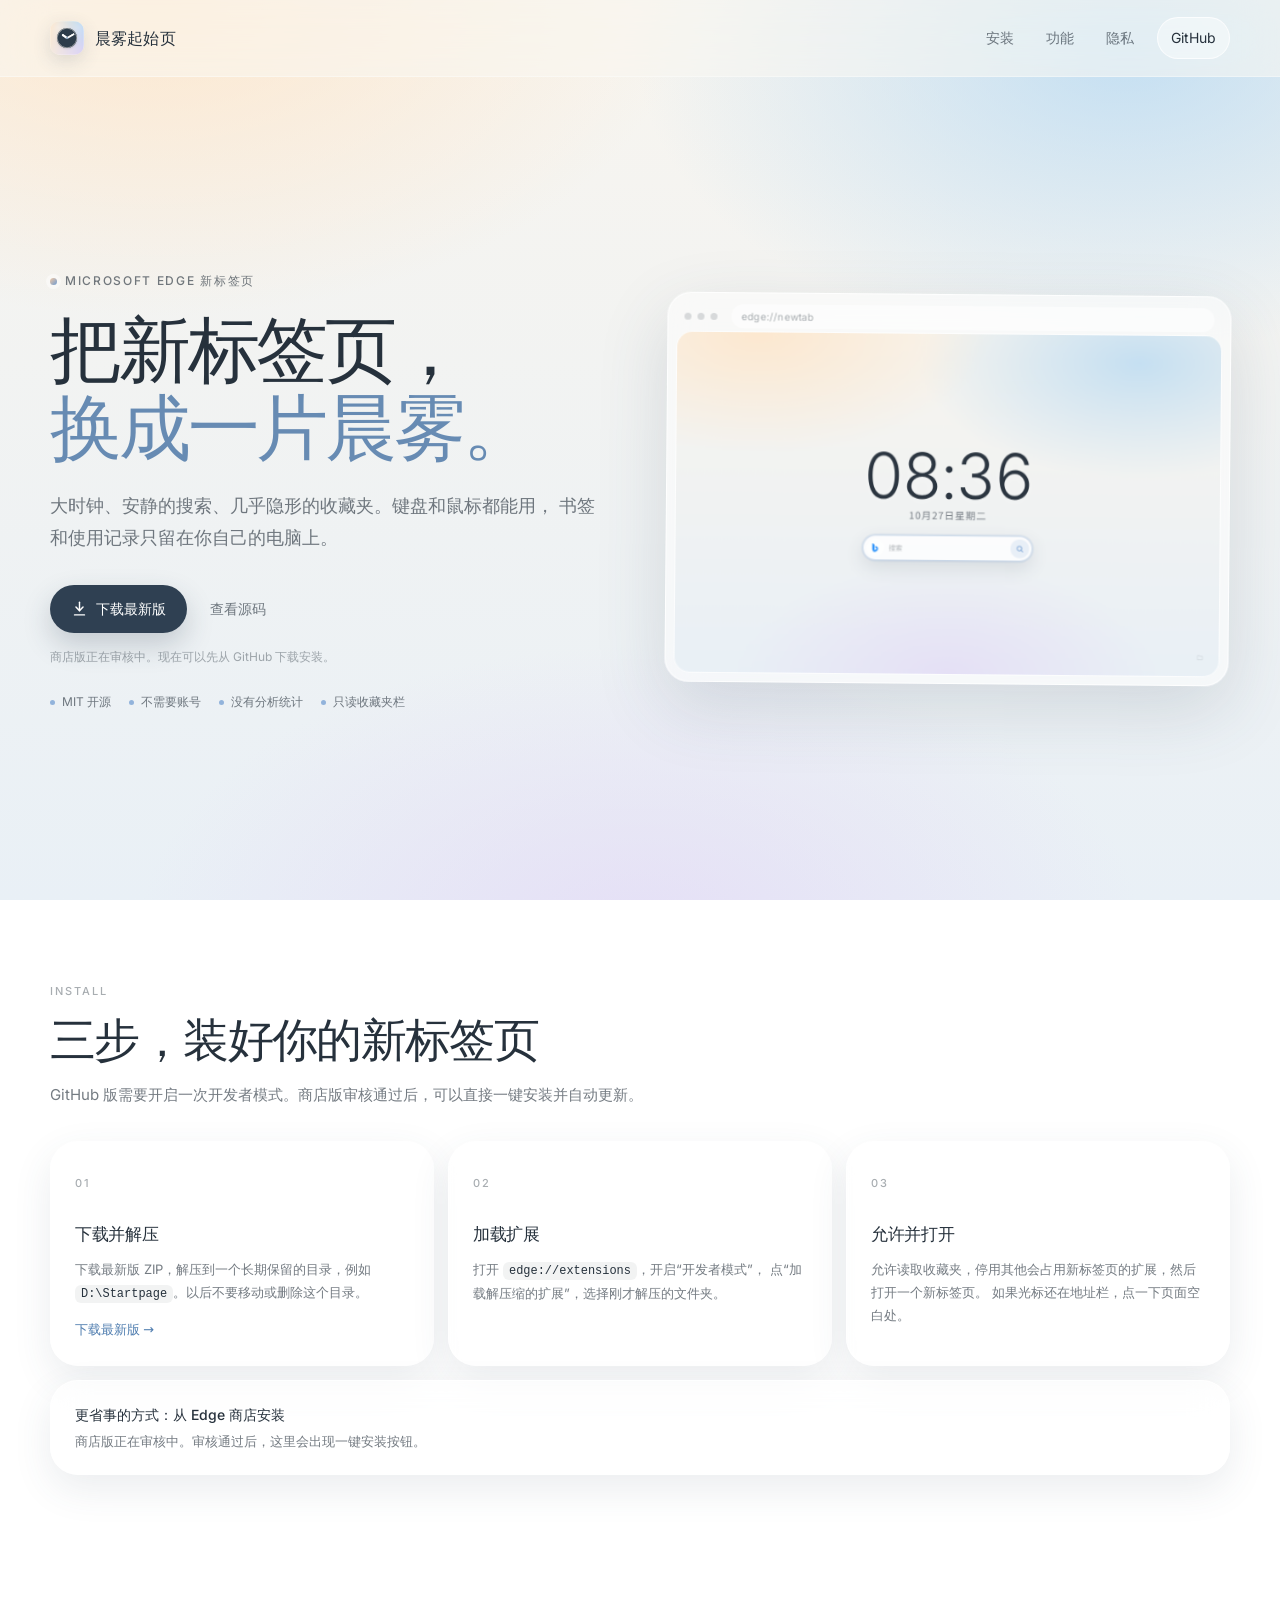
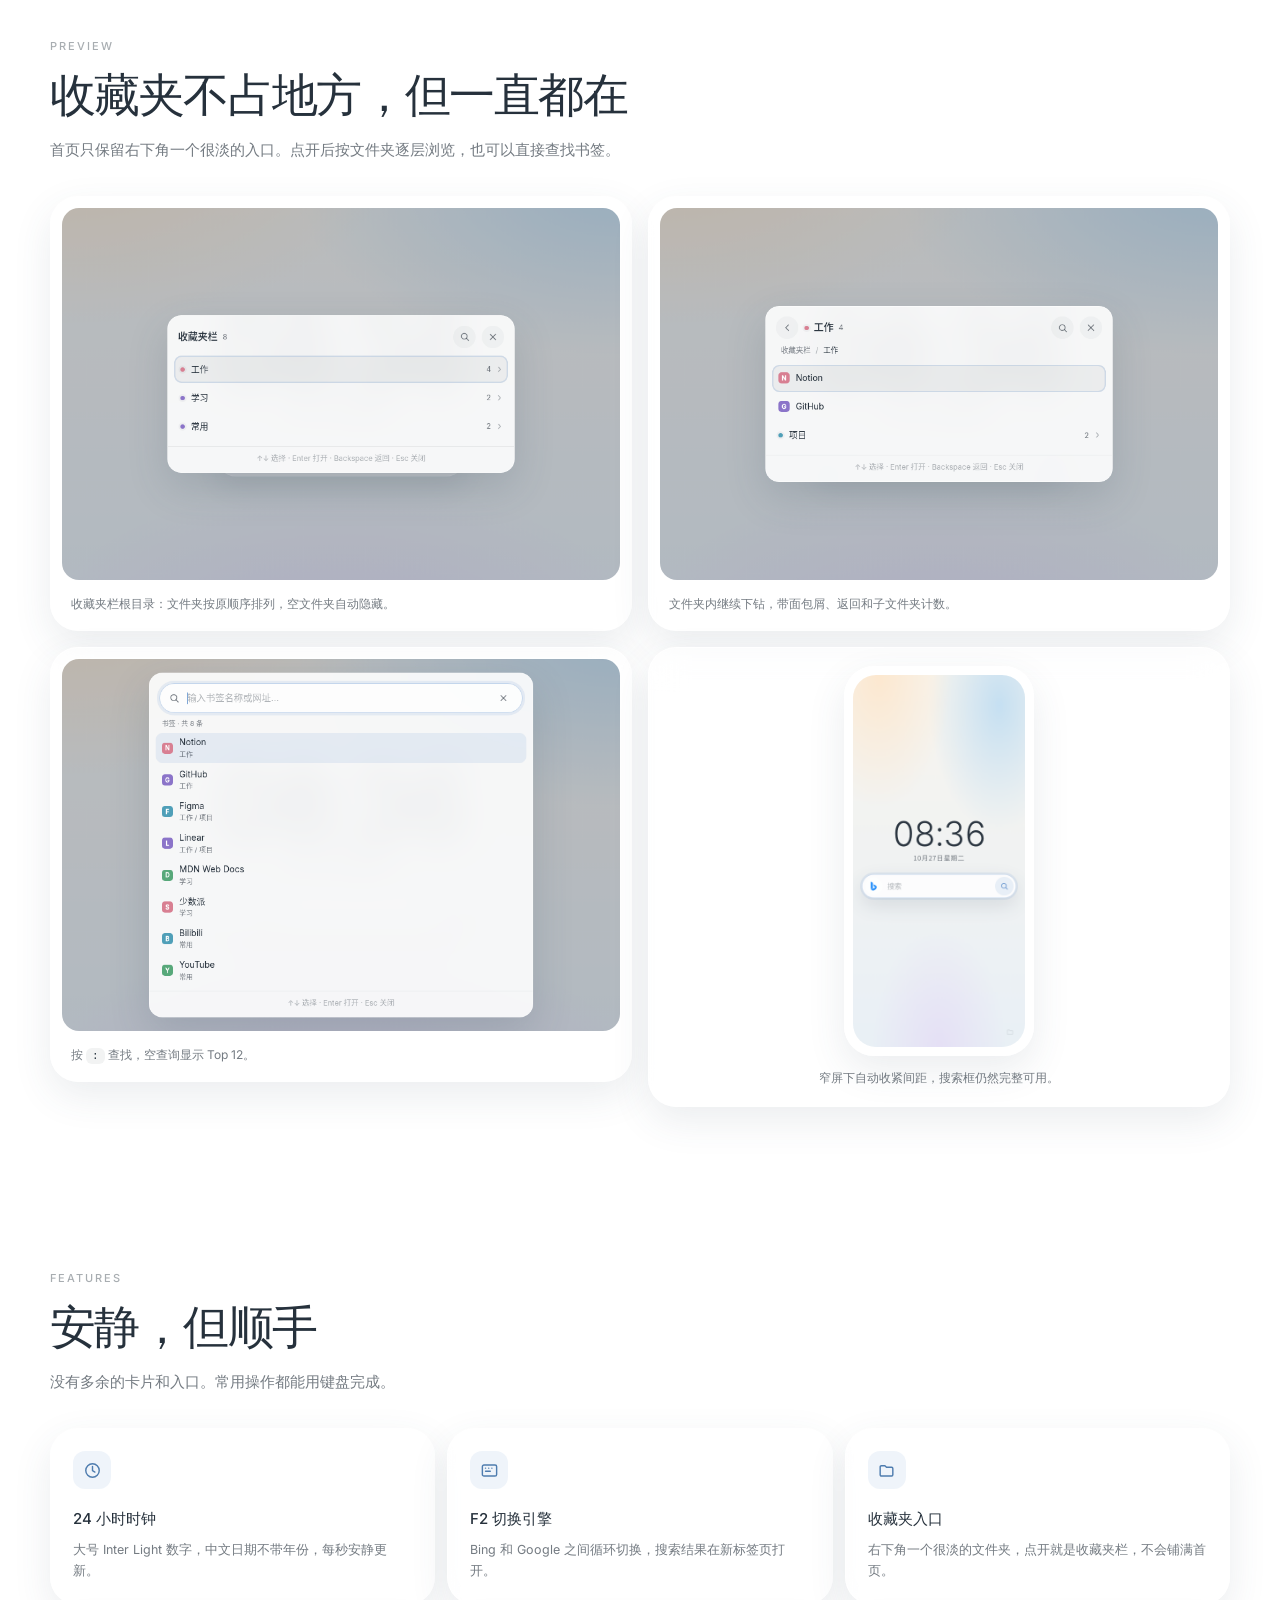
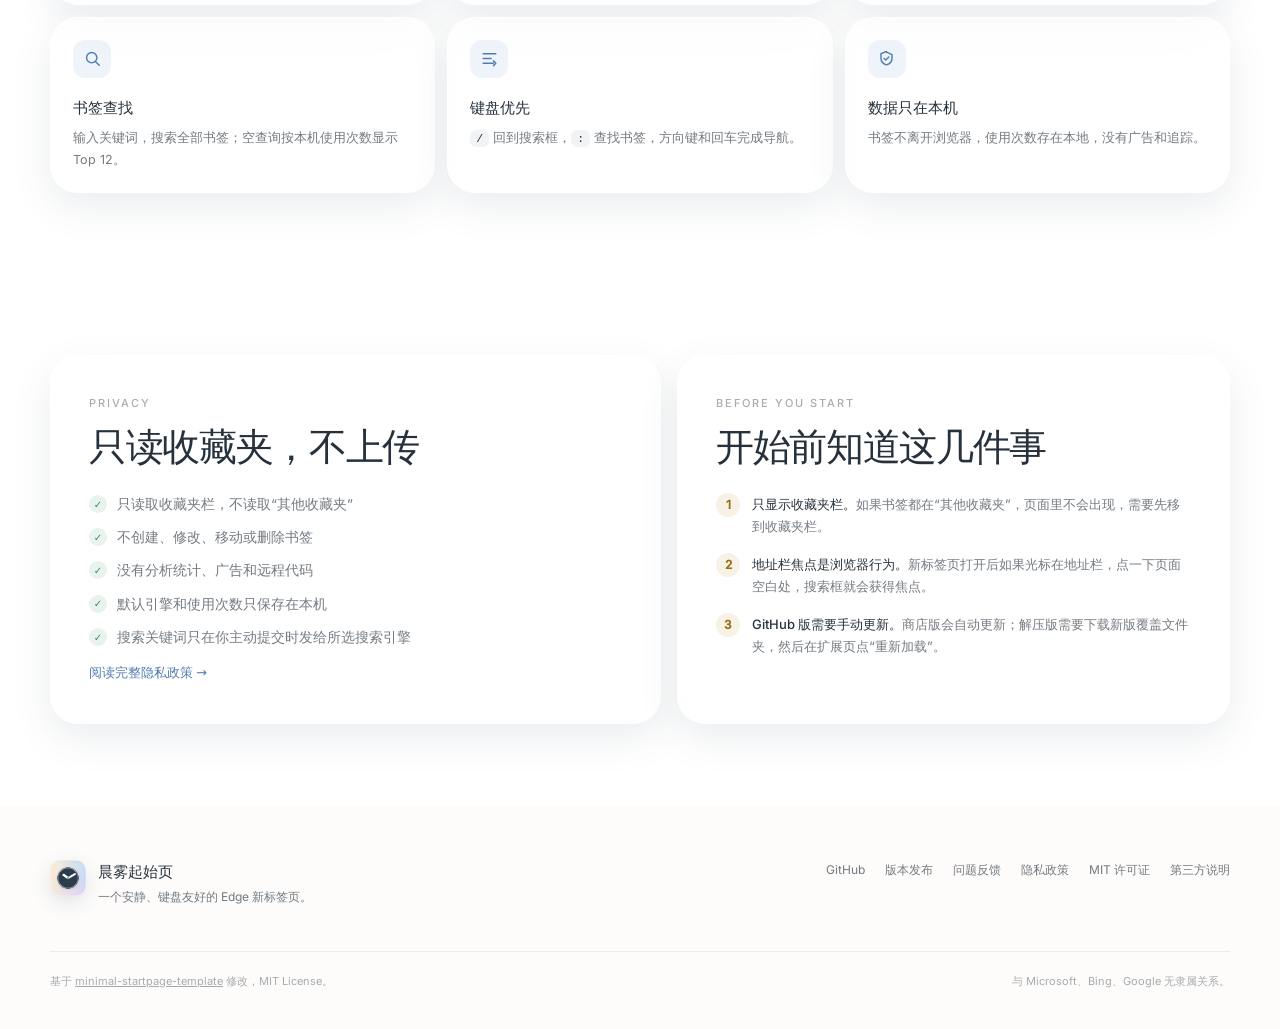
==== docs/index.html @ c8539b7d "Initial public release v1.0.0" ====
<!DOCTYPE html>
<html lang="zh-CN">
<head>
    <meta charset="utf-8">
    <meta name="viewport" content="width=device-width, initial-scale=1">
    <meta name="color-scheme" content="light">
    <meta name="theme-color" content="#eef2f5">
    <meta name="description" content="晨雾起始页：一个安静、键盘友好的 Edge 新标签页，只在本机读取收藏夹栏。">
    <title>晨雾起始页 · Edge 新标签页</title>
    <link rel="icon" type="image/png" href="assets/favicon.png">
    <link rel="stylesheet" href="style.css">
</head>
<body>
    <header class="site-header">
        <div class="page-shell header-inner">
            <a class="brand" href="./index.html">
                <img src="assets/icon-128.png" alt="" width="34" height="34">
                <span>晨雾起始页</span>
            </a>

            <nav class="site-nav" aria-label="页面导航">
                <a class="nav-link" href="#install">安装</a>
                <a class="nav-link" href="#features">功能</a>
                <a class="nav-link" href="#privacy">隐私</a>
                <a class="nav-link is-github js-repo-link" href="https://github.com/MAS-W-415/morning-haze-startpage">GitHub</a>
            </nav>
        </div>
    </header>

    <main>
        <div class="page-shell">
            <section class="hero" aria-labelledby="hero-title">
                <div class="hero-copy">
                    <p class="eyebrow"><span class="dot"></span>Microsoft Edge 新标签页</p>
                    <h1 id="hero-title">把新标签页，<br><em>换成一片晨雾。</em></h1>
                    <p class="lede">
                        大时钟、安静的搜索、几乎隐形的收藏夹。键盘和鼠标都能用，
                        书签和使用记录只留在你自己的电脑上。
                    </p>

                    <div class="actions">
                        <a class="button primary js-download-link" href="#install">
                            <svg xmlns="http://www.w3.org/2000/svg" width="17" height="17" viewBox="0 0 24 24"
                                 fill="none" stroke="currentColor" stroke-width="2" stroke-linecap="round"
                                 stroke-linejoin="round" aria-hidden="true">
                                <path d="M12 3v12"></path>
                                <path d="m7 10 5 5 5-5"></path>
                                <path d="M5 21h14"></path>
                            </svg>
                            下载最新版
                        </a>

                        <a class="button secondary js-store-link" href="#" hidden>
                            从 Edge 商店安装
                        </a>

                        <a class="button ghost js-repo-link" href="https://github.com/MAS-W-415/morning-haze-startpage">
                            查看源码
                        </a>
                    </div>

                    <p class="note js-store-pending">商店版正在审核中。现在可以先从 GitHub 下载安装。</p>

                    <ul class="meta-list" aria-label="项目特点">
                        <li>MIT 开源</li>
                        <li>不需要账号</li>
                        <li>没有分析统计</li>
                        <li>只读收藏夹栏</li>
                    </ul>
                </div>

                <div class="hero-visual">
                    <div class="browser">
                        <div class="browser-top" aria-hidden="true">
                            <span class="browser-dot"></span>
                            <span class="browser-dot"></span>
                            <span class="browser-dot"></span>
                            <span class="browser-address">edge://newtab</span>
                        </div>
                        <img src="assets/screenshots/home.png" alt="晨雾起始页主页：大时钟、日期和搜索框" width="1280" height="800">
                    </div>
                </div>
            </section>

            <section class="section" id="install" aria-labelledby="install-title">
                <div class="section-head">
                    <p class="section-kicker">Install</p>
                    <h2 id="install-title">三步，装好你的新标签页</h2>
                    <p class="section-intro">
                        GitHub 版需要开启一次开发者模式。商店版审核通过后，可以直接一键安装并自动更新。
                    </p>
                </div>

                <div class="steps">
                    <article class="step card">
                        <span class="step-number">01</span>
                        <h3>下载并解压</h3>
                        <p>
                            下载最新版 ZIP，解压到一个长期保留的目录，例如
                            <code>D:\Startpage</code>。以后不要移动或删除这个目录。
                        </p>
                        <a class="text-link js-download-link" href="#install">下载最新版 →</a>
                    </article>

                    <article class="step card">
                        <span class="step-number">02</span>
                        <h3>加载扩展</h3>
                        <p>
                            打开 <code>edge://extensions</code>，开启“开发者模式”，
                            点“加载解压缩的扩展”，选择刚才解压的文件夹。
                        </p>
                    </article>

                    <article class="step card">
                        <span class="step-number">03</span>
                        <h3>允许并打开</h3>
                        <p>
                            允许读取收藏夹，停用其他会占用新标签页的扩展，然后打开一个新标签页。
                            如果光标还在地址栏，点一下页面空白处。
                        </p>
                    </article>
                </div>

                <div class="callout card">
                    <div class="callout-copy">
                        <strong>更省事的方式：从 Edge 商店安装</strong>
                        <p class="js-store-pending">商店版正在审核中。审核通过后，这里会出现一键安装按钮。</p>
                        <p class="js-store-ready" hidden>安装后会自动更新，不需要开启开发者模式。</p>
                    </div>
                    <a class="button secondary js-store-link" href="#" hidden>前往商店</a>
                </div>
            </section>

            <section class="section" aria-labelledby="preview-title">
                <div class="section-head">
                    <p class="section-kicker">Preview</p>
                    <h2 id="preview-title">收藏夹不占地方，但一直都在</h2>
                    <p class="section-intro">
                        首页只保留右下角一个很淡的入口。点开后按文件夹逐层浏览，也可以直接查找书签。
                    </p>
                </div>

                <div class="gallery">
                    <figure class="shot card">
                        <img src="assets/screenshots/folder-root-detail.png" alt="收藏夹浮层显示工作、学习、常用三个文件夹" width="900" height="600" loading="lazy">
                        <figcaption>收藏夹栏根目录：文件夹按原顺序排列，空文件夹自动隐藏。</figcaption>
                    </figure>

                    <figure class="shot card">
                        <img src="assets/screenshots/folder-nested-detail.png" alt="进入工作文件夹后显示书签、子文件夹和面包屑" width="900" height="600" loading="lazy">
                        <figcaption>文件夹内继续下钻，带面包屑、返回和子文件夹计数。</figcaption>
                    </figure>

                    <figure class="shot card">
                        <img src="assets/screenshots/finder-detail.png" alt="书签查找显示书签标题、所在文件夹和使用排序" width="900" height="600" loading="lazy">
                        <figcaption>按 <span class="inline-code">:</span> 查找，空查询显示 Top 12。</figcaption>
                    </figure>

                    <div class="phone-wrap card">
                        <div class="phone">
                            <img src="assets/screenshots/home-mobile.png" alt="晨雾起始页在手机宽度下的布局" width="390" height="844" loading="lazy">
                        </div>
                        <p class="phone-caption">窄屏下自动收紧间距，搜索框仍然完整可用。</p>
                    </div>
                </div>
            </section>

            <section class="section" id="features" aria-labelledby="features-title">
                <div class="section-head">
                    <p class="section-kicker">Features</p>
                    <h2 id="features-title">安静，但顺手</h2>
                    <p class="section-intro">没有多余的卡片和入口。常用操作都能用键盘完成。</p>
                </div>

                <div class="features">
                    <article class="feature card">
                        <div class="feature-icon" aria-hidden="true">
                            <svg xmlns="http://www.w3.org/2000/svg" width="19" height="19" viewBox="0 0 24 24"
                                 fill="none" stroke="currentColor" stroke-width="1.8" stroke-linecap="round">
                                <circle cx="12" cy="12" r="8.5"></circle>
                                <path d="M12 7v5l3 2"></path>
                            </svg>
                        </div>
                        <h3>24 小时时钟</h3>
                        <p>大号 Inter Light 数字，中文日期不带年份，每秒安静更新。</p>
                    </article>

                    <article class="feature card">
                        <div class="feature-icon" aria-hidden="true">
                            <svg xmlns="http://www.w3.org/2000/svg" width="19" height="19" viewBox="0 0 24 24"
                                 fill="none" stroke="currentColor" stroke-width="1.8" stroke-linecap="round"
                                 stroke-linejoin="round">
                                <rect x="3" y="5" width="18" height="14" rx="2"></rect>
                                <path d="M7 9h.01M11 9h.01M15 9h.01M7 13h6"></path>
                            </svg>
                        </div>
                        <h3>F2 切换引擎</h3>
                        <p>Bing 和 Google 之间循环切换，搜索结果在新标签页打开。</p>
                    </article>

                    <article class="feature card">
                        <div class="feature-icon" aria-hidden="true">
                            <svg xmlns="http://www.w3.org/2000/svg" width="19" height="19" viewBox="0 0 24 24"
                                 fill="none" stroke="currentColor" stroke-width="1.8" stroke-linecap="round"
                                 stroke-linejoin="round">
                                <path d="M4 7.5A1.5 1.5 0 0 1 5.5 6H10l2 2h6.5A1.5 1.5 0 0 1 20 9.5v8A1.5 1.5 0 0 1 18.5 19h-13A1.5 1.5 0 0 1 4 17.5v-10Z"></path>
                            </svg>
                        </div>
                        <h3>收藏夹入口</h3>
                        <p>右下角一个很淡的文件夹，点开就是收藏夹栏，不会铺满首页。</p>
                    </article>

                    <article class="feature card">
                        <div class="feature-icon" aria-hidden="true">
                            <svg xmlns="http://www.w3.org/2000/svg" width="19" height="19" viewBox="0 0 24 24"
                                 fill="none" stroke="currentColor" stroke-width="1.8" stroke-linecap="round">
                                <circle cx="11" cy="11" r="6.5"></circle>
                                <path d="m16 16 4.5 4.5"></path>
                            </svg>
                        </div>
                        <h3>书签查找</h3>
                        <p>输入关键词，搜索全部书签；空查询按本机使用次数显示 Top 12。</p>
                    </article>

                    <article class="feature card">
                        <div class="feature-icon" aria-hidden="true">
                            <svg xmlns="http://www.w3.org/2000/svg" width="19" height="19" viewBox="0 0 24 24"
                                 fill="none" stroke="currentColor" stroke-width="1.8" stroke-linecap="round"
                                 stroke-linejoin="round">
                                <path d="M4 6h16M4 12h10M4 18h13"></path>
                                <path d="m17 15 3 3-3 3"></path>
                            </svg>
                        </div>
                        <h3>键盘优先</h3>
                        <p><span class="inline-code">/</span> 回到搜索框，<span class="inline-code">:</span> 查找书签，方向键和回车完成导航。</p>
                    </article>

                    <article class="feature card">
                        <div class="feature-icon" aria-hidden="true">
                            <svg xmlns="http://www.w3.org/2000/svg" width="19" height="19" viewBox="0 0 24 24"
                                 fill="none" stroke="currentColor" stroke-width="1.8" stroke-linecap="round"
                                 stroke-linejoin="round">
                                <path d="M12 3 5 6v5c0 4.4 2.9 7.8 7 9 4.1-1.2 7-4.6 7-9V7l-7-3Z"></path>
                                <path d="m9 12 2 2 4-4"></path>
                            </svg>
                        </div>
                        <h3>数据只在本机</h3>
                        <p>书签不离开浏览器，使用次数存在本地，没有广告和追踪。</p>
                    </article>
                </div>
            </section>

            <section class="section" id="privacy" aria-labelledby="privacy-title">
                <div class="split">
                    <article class="privacy-card card">
                        <p class="section-kicker">Privacy</p>
                        <h2 id="privacy-title">只读收藏夹，不上传</h2>
                        <ul class="check-list">
                            <li>只读取收藏夹栏，不读取“其他收藏夹”</li>
                            <li>不创建、修改、移动或删除书签</li>
                            <li>没有分析统计、广告和远程代码</li>
                            <li>默认引擎和使用次数只保存在本机</li>
                            <li>搜索关键词只在你主动提交时发给所选搜索引擎</li>
                        </ul>
                        <a class="text-link" href="privacy.html">阅读完整隐私政策 →</a>
                    </article>

                    <article class="notice-card card">
                        <p class="section-kicker">Before you start</p>
                        <h2>开始前知道这几件事</h2>
                        <div class="notice-list">
                            <div class="notice-item">
                                <span>1</span>
                                <p><strong>只显示收藏夹栏。</strong>如果书签都在“其他收藏夹”，页面里不会出现，需要先移到收藏夹栏。</p>
                            </div>
                            <div class="notice-item">
                                <span>2</span>
                                <p><strong>地址栏焦点是浏览器行为。</strong>新标签页打开后如果光标在地址栏，点一下页面空白处，搜索框就会获得焦点。</p>
                            </div>
                            <div class="notice-item">
                                <span>3</span>
                                <p><strong>GitHub 版需要手动更新。</strong>商店版会自动更新；解压版需要下载新版覆盖文件夹，然后在扩展页点“重新加载”。</p>
                            </div>
                        </div>
                    </article>
                </div>
            </section>
        </div>
    </main>

    <footer class="site-footer">
        <div class="page-shell">
            <div class="footer-grid">
                <div class="footer-brand">
                    <img src="assets/icon-128.png" alt="" width="36" height="36">
                    <div>
                        <strong>晨雾起始页</strong>
                        <p>一个安静、键盘友好的 Edge 新标签页。</p>
                    </div>
                </div>

                <nav class="footer-links" aria-label="页脚链接">
                    <a class="js-repo-link" href="https://github.com/MAS-W-415/morning-haze-startpage">GitHub</a>
                    <a class="js-repo-link" href="https://github.com/MAS-W-415/morning-haze-startpage/releases">版本发布</a>
                    <a class="js-issues-link" href="https://github.com/MAS-W-415/morning-haze-startpage/issues">问题反馈</a>
                    <a href="privacy.html">隐私政策</a>
                    <a class="js-license-link" href="https://github.com/MAS-W-415/morning-haze-startpage/blob/main/LICENSE">MIT 许可证</a>
                    <a class="js-notices-link" href="https://github.com/MAS-W-415/morning-haze-startpage/blob/main/THIRD_PARTY_NOTICES.md">第三方说明</a>
                </nav>
            </div>

            <div class="footer-bottom">
                <p>基于 <a href="https://github.com/pedro-pablo/minimal-startpage-template">minimal-startpage-template</a> 修改，MIT License。</p>
                <p>与 Microsoft、Bing、Google 无隶属关系。</p>
            </div>
        </div>
    </footer>

    <script src="config.js"></script>
    <script src="app.js"></script>
</body>
</html>
---- docs/style.css ----
/* =========================================================
   字体
   ========================================================= */

@font-face {
    font-family: 'Inter';
    src: url('assets/fonts/Inter-Light.woff2') format('woff2');
    font-style: normal;
    font-weight: 300;
    font-display: swap;
}

@font-face {
    font-family: 'Inter';
    src: url('assets/fonts/Inter-400.woff2') format('woff2');
    font-style: normal;
    font-weight: 400;
    font-display: swap;
}

@font-face {
    font-family: 'Inter';
    src: url('assets/fonts/Inter-500.woff2') format('woff2');
    font-style: normal;
    font-weight: 500;
    font-display: swap;
}

/* =========================================================
   变量和基础
   ========================================================= */

:root {
    --ink: #26313c;
    --muted: rgba(38, 49, 60, 0.64);
    --faint: rgba(38, 49, 60, 0.4);
    --line: rgba(255, 255, 255, 0.72);
    --glass: rgba(255, 255, 255, 0.52);
    --glass-strong: rgba(255, 255, 255, 0.76);
    --blue: #6f9bd1;
    --blue-deep: #4f7daf;
    --peach: #f3c9a4;
    --lavender: #bcaee8;
    --shadow: 0 24px 70px rgba(61, 81, 102, 0.16);
    --shadow-soft: 0 14px 38px rgba(61, 81, 102, 0.1);
    --radius-lg: 28px;
    --radius-md: 20px;
    --radius-sm: 14px;
    --font: 'Inter', 'Noto Sans CJK SC', 'PingFang SC', 'Microsoft YaHei',
        system-ui, sans-serif;
    --ease: 180ms cubic-bezier(0.2, 0.8, 0.2, 1);
}

*,
*::before,
*::after {
    box-sizing: border-box;
}

html {
    color-scheme: light;
    scroll-behavior: smooth;
}

body {
    min-height: 100vh;
    margin: 0;
    background:
        radial-gradient(ellipse 65% 55% at 12% 0%, rgba(255, 226, 193, 0.7), transparent 64%),
        radial-gradient(ellipse 58% 50% at 88% 6%, rgba(184, 218, 243, 0.8), transparent 66%),
        radial-gradient(ellipse 56% 46% at 50% 104%, rgba(226, 211, 246, 0.58), transparent 70%),
        linear-gradient(180deg, #f8f5ef 0%, #e9f0f6 100%);
    background-attachment: fixed;
    color: var(--ink);
    font-family: var(--font);
    font-size: 16px;
    line-height: 1.65;
    -webkit-font-smoothing: antialiased;
}

img {
    max-width: 100%;
    height: auto;
    display: block;
}

a {
    color: inherit;
}

button,
a {
    -webkit-tap-highlight-color: transparent;
}

::selection {
    background: rgba(111, 155, 209, 0.24);
}

[hidden] {
    display: none !important;
}

:focus-visible {
    outline: 2px solid rgba(79, 125, 175, 0.65);
    outline-offset: 3px;
}

.page-shell {
    width: min(1180px, calc(100% - 48px));
    margin: 0 auto;
}

/* =========================================================
   顶部导航
   ========================================================= */

.site-header {
    position: sticky;
    top: 0;
    z-index: 30;
    width: 100%;
    border-bottom: 1px solid rgba(255, 255, 255, 0.36);
    background: rgba(248, 246, 242, 0.58);
    backdrop-filter: blur(22px) saturate(120%);
    -webkit-backdrop-filter: blur(22px) saturate(120%);
}

.header-inner {
    min-height: 76px;
    display: flex;
    align-items: center;
    justify-content: space-between;
    gap: 24px;
}

.brand {
    display: inline-flex;
    align-items: center;
    gap: 11px;
    text-decoration: none;
    font-weight: 500;
    letter-spacing: 0.01em;
    white-space: nowrap;
}

.brand img {
    width: 34px;
    height: 34px;
    border-radius: 10px;
    box-shadow: 0 6px 18px rgba(61, 81, 102, 0.16);
}

.site-nav {
    display: flex;
    align-items: center;
    gap: 6px;
}

.nav-link {
    padding: 8px 13px;
    border-radius: 999px;
    color: var(--muted);
    font-size: 14px;
    text-decoration: none;
    transition:
        color var(--ease),
        background var(--ease);
}

.nav-link:hover {
    color: var(--ink);
    background: rgba(255, 255, 255, 0.55);
}

.nav-link.is-github {
    margin-left: 4px;
    border: 1px solid rgba(255, 255, 255, 0.74);
    background: rgba(255, 255, 255, 0.42);
    color: var(--ink);
}

/* =========================================================
   首屏
   ========================================================= */

.hero {
    display: grid;
    grid-template-columns: minmax(0, 1fr) minmax(0, 1.02fr);
    align-items: center;
    gap: clamp(38px, 5vw, 72px);
    min-height: calc(100vh - 76px);
    padding: clamp(54px, 8vh, 90px) 0;
}

.eyebrow {
    display: inline-flex;
    align-items: center;
    gap: 8px;
    margin: 0 0 20px;
    color: var(--muted);
    font-size: 12px;
    font-weight: 500;
    letter-spacing: 0.14em;
    text-transform: uppercase;
}

.dot {
    width: 7px;
    height: 7px;
    border-radius: 50%;
    background: linear-gradient(135deg, var(--peach), var(--blue));
    box-shadow: 0 0 0 4px rgba(255, 255, 255, 0.42);
}

.hero h1 {
    margin: 0;
    font-size: clamp(46px, 5.6vw, 76px);
    font-weight: 300;
    line-height: 1.08;
    letter-spacing: -0.045em;
}

.hero h1 em {
    font-style: normal;
    color: #678bb3;
}

.lede {
    max-width: 34em;
    margin: 24px 0 0;
    color: var(--muted);
    font-size: clamp(16px, 1.4vw, 18px);
    line-height: 1.8;
}

.actions {
    display: flex;
    flex-wrap: wrap;
    gap: 10px;
    margin-top: 30px;
}

.button {
    display: inline-flex;
    align-items: center;
    justify-content: center;
    gap: 8px;
    min-height: 48px;
    padding: 0 20px;
    border: 1px solid transparent;
    border-radius: 999px;
    font: inherit;
    font-size: 14px;
    font-weight: 500;
    text-decoration: none;
    cursor: pointer;
    transition:
        transform var(--ease),
        background var(--ease),
        border-color var(--ease),
        box-shadow var(--ease);
}

.button:hover {
    transform: translateY(-1px);
}

.button:active {
    transform: translateY(0) scale(0.99);
}

.button.primary {
    background: #2f4052;
    color: #fff;
    box-shadow: 0 12px 28px rgba(47, 64, 82, 0.22);
}

.button.primary:hover {
    background: #273746;
}

.button.secondary {
    border-color: rgba(255, 255, 255, 0.8);
    background: rgba(255, 255, 255, 0.62);
    color: var(--ink);
    box-shadow: var(--shadow-soft);
}

.button.secondary:hover {
    background: rgba(255, 255, 255, 0.84);
}

.button.ghost {
    padding-inline: 12px;
    color: var(--muted);
}

.button.ghost:hover {
    background: rgba(255, 255, 255, 0.46);
    color: var(--ink);
}

.button svg {
    flex: 0 0 auto;
}

.note {
    margin: 14px 0 0;
    color: var(--faint);
    font-size: 12px;
}

.meta-list {
    display: flex;
    flex-wrap: wrap;
    gap: 8px 18px;
    margin: 26px 0 0;
    padding: 0;
    list-style: none;
    color: var(--muted);
    font-size: 12px;
}

.meta-list li {
    display: inline-flex;
    align-items: center;
    gap: 7px;
}

.meta-list li::before {
    content: '';
    width: 5px;
    height: 5px;
    border-radius: 50%;
    background: var(--blue);
    opacity: 0.72;
}

.hero-visual {
    position: relative;
}

.hero-visual::before {
    content: '';
    position: absolute;
    inset: 10% 8% 4%;
    border-radius: 50%;
    background: rgba(255, 255, 255, 0.4);
    filter: blur(46px);
    z-index: -1;
}

.browser {
    padding: 8px;
    border: 1px solid rgba(255, 255, 255, 0.82);
    border-radius: 24px;
    background: rgba(255, 255, 255, 0.48);
    box-shadow: var(--shadow);
    backdrop-filter: blur(18px) saturate(120%);
    -webkit-backdrop-filter: blur(18px) saturate(120%);
    transform: rotate(0.5deg);
}

.browser-top {
    display: flex;
    align-items: center;
    gap: 6px;
    height: 30px;
    padding: 0 8px;
}

.browser-dot {
    width: 7px;
    height: 7px;
    border-radius: 50%;
    background: rgba(38, 49, 60, 0.16);
}

.browser-address {
    flex: 1;
    min-width: 0;
    margin-left: 8px;
    padding: 4px 10px;
    border-radius: 999px;
    background: rgba(255, 255, 255, 0.52);
    color: var(--faint);
    font-size: 10px;
    letter-spacing: 0.02em;
}

.browser img {
    width: 100%;
    border-radius: 16px;
    border: 1px solid rgba(255, 255, 255, 0.6);
}

/* =========================================================
   通用区块
   ========================================================= */

.section {
    padding: clamp(64px, 9vh, 104px) 0;
}

.section-head {
    max-width: 720px;
    margin-bottom: 34px;
}

.section-kicker {
    margin: 0 0 12px;
    color: var(--faint);
    font-size: 11px;
    font-weight: 500;
    letter-spacing: 0.18em;
    text-transform: uppercase;
}

.section h2 {
    margin: 0;
    font-size: clamp(30px, 3.6vw, 48px);
    font-weight: 300;
    line-height: 1.18;
    letter-spacing: -0.035em;
}

.section-intro {
    max-width: 620px;
    margin: 16px 0 0;
    color: var(--muted);
    font-size: 15px;
}

.card {
    border: 1px solid rgba(255, 255, 255, 0.72);
    border-radius: var(--radius-lg);
    background: var(--glass);
    box-shadow: var(--shadow-soft);
    backdrop-filter: blur(18px) saturate(120%);
    -webkit-backdrop-filter: blur(18px) saturate(120%);
}

/* =========================================================
   安装步骤
   ========================================================= */

.steps {
    display: grid;
    grid-template-columns: repeat(3, minmax(0, 1fr));
    gap: 14px;
}

.step {
    padding: 26px 24px 24px;
}

.step-number {
    display: inline-block;
    margin-bottom: 28px;
    color: var(--faint);
    font-size: 11px;
    font-weight: 500;
    letter-spacing: 0.16em;
}

.step h3 {
    margin: 0 0 10px;
    font-size: 17px;
    font-weight: 500;
    letter-spacing: -0.015em;
}

.step p {
    margin: 0;
    color: var(--muted);
    font-size: 13px;
    line-height: 1.75;
}

.step code,
.inline-code {
    padding: 2px 6px;
    border-radius: 6px;
    background: rgba(38, 49, 60, 0.06);
    color: var(--ink);
    font-family: ui-monospace, 'Cascadia Code', 'SFMono-Regular', monospace;
    font-size: 0.92em;
}

.text-link {
    display: inline-flex;
    align-items: center;
    gap: 5px;
    margin-top: 14px;
    color: var(--blue-deep);
    font-size: 13px;
    font-weight: 500;
    text-decoration: none;
}

.text-link:hover {
    text-decoration: underline;
    text-underline-offset: 3px;
}

.callout {
    display: flex;
    align-items: center;
    justify-content: space-between;
    gap: 24px;
    margin-top: 14px;
    padding: 22px 24px;
}

.callout-copy {
    min-width: 0;
}

.callout strong {
    display: block;
    margin-bottom: 4px;
    font-size: 14px;
    font-weight: 500;
}

.callout p {
    margin: 0;
    color: var(--muted);
    font-size: 13px;
}

.callout .button {
    flex: 0 0 auto;
    min-height: 42px;
    padding-inline: 18px;
    font-size: 13px;
}

/* =========================================================
   截图
   ========================================================= */

.gallery {
    display: grid;
    grid-template-columns: repeat(2, minmax(0, 1fr));
    gap: 16px;
    align-items: start;
}

.shot {
    margin: 0;
    padding: 10px;
    overflow: hidden;
}

.shot img {
    width: 100%;
    border-radius: 18px;
    border: 1px solid rgba(255, 255, 255, 0.58);
}

.shot figcaption {
    padding: 13px 10px 6px;
    color: var(--muted);
    font-size: 12px;
}

.phone-wrap {
    display: flex;
    flex-direction: column;
    align-items: center;
    gap: 12px;
    padding: 18px;
}

.phone {
    width: min(190px, 100%);
    padding: 7px;
    border-radius: 30px;
    background: rgba(255, 255, 255, 0.56);
    border: 1px solid rgba(255, 255, 255, 0.84);
    box-shadow: var(--shadow-soft);
}

.phone img {
    border-radius: 24px;
    border: 1px solid rgba(255, 255, 255, 0.6);
}

.phone-caption {
    margin: 0;
    color: var(--muted);
    font-size: 12px;
    text-align: center;
}

/* =========================================================
   功能
   ========================================================= */

.features {
    display: grid;
    grid-template-columns: repeat(3, minmax(0, 1fr));
    gap: 12px;
}

.feature {
    padding: 22px;
}

.feature-icon {
    width: 38px;
    height: 38px;
    display: grid;
    place-items: center;
    margin-bottom: 18px;
    border-radius: 12px;
    background: rgba(111, 155, 209, 0.11);
    color: var(--blue-deep);
}

.feature h3 {
    margin: 0 0 7px;
    font-size: 15px;
    font-weight: 500;
}

.feature p {
    margin: 0;
    color: var(--muted);
    font-size: 12.5px;
    line-height: 1.7;
}

/* =========================================================
   隐私和注意
   ========================================================= */

.split {
    display: grid;
    grid-template-columns: minmax(0, 1.05fr) minmax(0, 0.95fr);
    gap: 16px;
    align-items: stretch;
}

.privacy-card,
.notice-card {
    padding: clamp(26px, 3vw, 38px);
}

.privacy-card h2,
.notice-card h2 {
    font-size: clamp(26px, 3vw, 38px);
}

.check-list {
    display: grid;
    gap: 11px;
    margin: 24px 0 0;
    padding: 0;
    list-style: none;
    color: var(--muted);
    font-size: 13.5px;
}

.check-list li {
    display: flex;
    align-items: flex-start;
    gap: 10px;
}

.check-list li::before {
    content: '✓';
    flex: 0 0 18px;
    width: 18px;
    height: 18px;
    display: grid;
    place-items: center;
    margin-top: 2px;
    border-radius: 50%;
    background: rgba(87, 168, 122, 0.14);
    color: #3b8961;
    font-size: 10px;
    font-weight: 600;
}

.notice-list {
    display: grid;
    gap: 16px;
    margin: 24px 0 0;
}

.notice-item {
    display: grid;
    grid-template-columns: 24px minmax(0, 1fr);
    gap: 12px;
    align-items: start;
}

.notice-item span {
    width: 24px;
    height: 24px;
    display: grid;
    place-items: center;
    border-radius: 50%;
    background: rgba(201, 147, 47, 0.12);
    color: #9a6b13;
    font-size: 12px;
    font-weight: 600;
}

.notice-item p {
    margin: 0;
    color: var(--muted);
    font-size: 13px;
    line-height: 1.7;
}

.notice-item strong {
    color: var(--ink);
    font-weight: 500;
}

/* =========================================================
   页脚
   ========================================================= */

.site-footer {
    padding: 54px 0 40px;
    border-top: 1px solid rgba(255, 255, 255, 0.48);
    background: rgba(248, 246, 242, 0.34);
}

.footer-grid {
    display: grid;
    grid-template-columns: 1.2fr 1fr;
    gap: 36px;
    align-items: start;
}

.footer-brand {
    display: flex;
    align-items: flex-start;
    gap: 12px;
}

.footer-brand img {
    width: 36px;
    height: 36px;
    border-radius: 11px;
    box-shadow: 0 6px 18px rgba(61, 81, 102, 0.14);
}

.footer-brand strong {
    display: block;
    font-size: 15px;
    font-weight: 500;
}

.footer-brand p {
    margin: 3px 0 0;
    color: var(--muted);
    font-size: 12px;
}

.footer-links {
    display: flex;
    flex-wrap: wrap;
    justify-content: flex-end;
    gap: 8px 20px;
    font-size: 12px;
}

.footer-links a {
    color: var(--muted);
    text-decoration: none;
}

.footer-links a:hover {
    color: var(--ink);
    text-decoration: underline;
    text-underline-offset: 3px;
}

.footer-bottom {
    display: flex;
    justify-content: space-between;
    gap: 24px;
    margin-top: 44px;
    padding-top: 20px;
    border-top: 1px solid rgba(38, 49, 60, 0.07);
    color: var(--faint);
    font-size: 11px;
}

.footer-bottom p {
    margin: 0;
}

/* =========================================================
   隐私政策页
   ========================================================= */

.privacy-page {
    padding: clamp(48px, 7vh, 82px) 0 20px;
}

.privacy-layout {
    display: grid;
    grid-template-columns: 220px minmax(0, 1fr);
    gap: clamp(28px, 5vw, 70px);
    align-items: start;
}

.privacy-aside {
    position: sticky;
    top: 108px;
    padding: 20px;
    border-radius: var(--radius-md);
    background: var(--glass);
    border: 1px solid rgba(255, 255, 255, 0.7);
    font-size: 12px;
}

.privacy-aside p {
    margin: 0 0 10px;
    color: var(--faint);
    font-size: 10px;
    font-weight: 500;
    letter-spacing: 0.16em;
    text-transform: uppercase;
}

.privacy-aside a {
    display: block;
    padding: 5px 0;
    color: var(--muted);
    text-decoration: none;
}

.privacy-aside a:hover {
    color: var(--ink);
}

.privacy-article {
    max-width: 780px;
}

.privacy-article h1 {
    margin: 0;
    font-size: clamp(38px, 5vw, 62px);
    font-weight: 300;
    line-height: 1.1;
    letter-spacing: -0.04em;
}

.privacy-article .effective {
    margin: 14px 0 0;
    color: var(--faint);
    font-size: 12px;
}

.privacy-article h2 {
    margin: 44px 0 12px;
    font-size: 22px;
    font-weight: 500;
    letter-spacing: -0.02em;
}

.privacy-article h3 {
    margin: 28px 0 8px;
    font-size: 16px;
    font-weight: 500;
}

.privacy-article p,
.privacy-article li {
    color: var(--muted);
    font-size: 14px;
    line-height: 1.85;
}

.privacy-article ul {
    padding-left: 1.25em;
}

.privacy-article li + li {
    margin-top: 6px;
}

.privacy-article code {
    padding: 2px 6px;
    border-radius: 6px;
    background: rgba(38, 49, 60, 0.06);
    font-family: ui-monospace, 'Cascadia Code', 'SFMono-Regular', monospace;
    font-size: 0.9em;
}

.privacy-article a {
    color: var(--blue-deep);
    text-decoration-thickness: 1px;
    text-underline-offset: 3px;
}

.privacy-article .english {
    margin-top: 54px;
    padding-top: 28px;
    border-top: 1px solid rgba(38, 49, 60, 0.09);
}

.privacy-article .english h2 {
    margin-top: 0;
}

.back-link {
    display: inline-flex;
    align-items: center;
    gap: 6px;
    margin-bottom: 26px;
    color: var(--muted);
    font-size: 12px;
    text-decoration: none;
}

.back-link:hover {
    color: var(--ink);
}

/* =========================================================
   窄屏
   ========================================================= */

@media (max-width: 980px) {
    .hero {
        grid-template-columns: 1fr;
        min-height: auto;
        padding-top: 60px;
        gap: 40px;
    }

    .hero-copy {
        max-width: 680px;
    }

    .hero-visual {
        max-width: 760px;
    }

    .steps,
    .features {
        grid-template-columns: repeat(2, minmax(0, 1fr));
    }

    .gallery,
    .split,
    .footer-grid {
        grid-template-columns: 1fr;
    }

    .footer-links {
        justify-content: flex-start;
    }

    .privacy-layout {
        grid-template-columns: 1fr;
    }

    .privacy-aside {
        position: static;
        display: flex;
        flex-wrap: wrap;
        align-items: center;
        gap: 4px 14px;
    }

    .privacy-aside p {
        width: 100%;
        margin: 0;
    }

    .privacy-aside a {
        padding: 3px 0;
    }
}

@media (max-width: 680px) {
    .page-shell {
        width: min(100% - 32px, 1180px);
    }

    .header-inner {
        min-height: 66px;
    }

    .brand {
        font-size: 14px;
    }

    .brand img {
        width: 30px;
        height: 30px;
        border-radius: 9px;
    }

    .site-nav .nav-link:not(.is-github) {
        display: none;
    }

    .nav-link.is-github {
        padding: 7px 11px;
        font-size: 12px;
    }

    .hero {
        padding: 48px 0 42px;
    }

    .hero h1 {
        font-size: clamp(42px, 13vw, 58px);
    }

    .lede {
        margin-top: 20px;
        font-size: 15px;
    }

    .actions {
        margin-top: 24px;
    }

    .button {
        min-height: 46px;
        padding-inline: 17px;
    }

    .button.ghost {
        padding-inline: 8px;
    }

    .browser {
        padding: 6px;
        border-radius: 19px;
    }

    .browser img {
        border-radius: 13px;
    }

    .section {
        padding: 58px 0;
    }

    .steps,
    .features {
        grid-template-columns: 1fr;
    }

    .step {
        padding: 22px;
    }

    .step-number {
        margin-bottom: 18px;
    }

    .callout {
        align-items: flex-start;
        flex-direction: column;
        gap: 14px;
        padding: 20px;
    }

    .privacy-card,
    .notice-card {
        padding: 24px;
    }

    .footer-bottom {
        flex-direction: column;
        gap: 8px;
        margin-top: 34px;
    }

    .privacy-page {
        padding-top: 38px;
    }

    .privacy-article h1 {
        font-size: 40px;
    }

    .privacy-article h2 {
        margin-top: 36px;
        font-size: 20px;
    }
}

@media (prefers-reduced-motion: reduce) {
    *,
    *::before,
    *::after {
        animation-duration: 1ms !important;
        animation-iteration-count: 1 !important;
        transition-duration: 1ms !important;
        scroll-behavior: auto !important;
    }
}
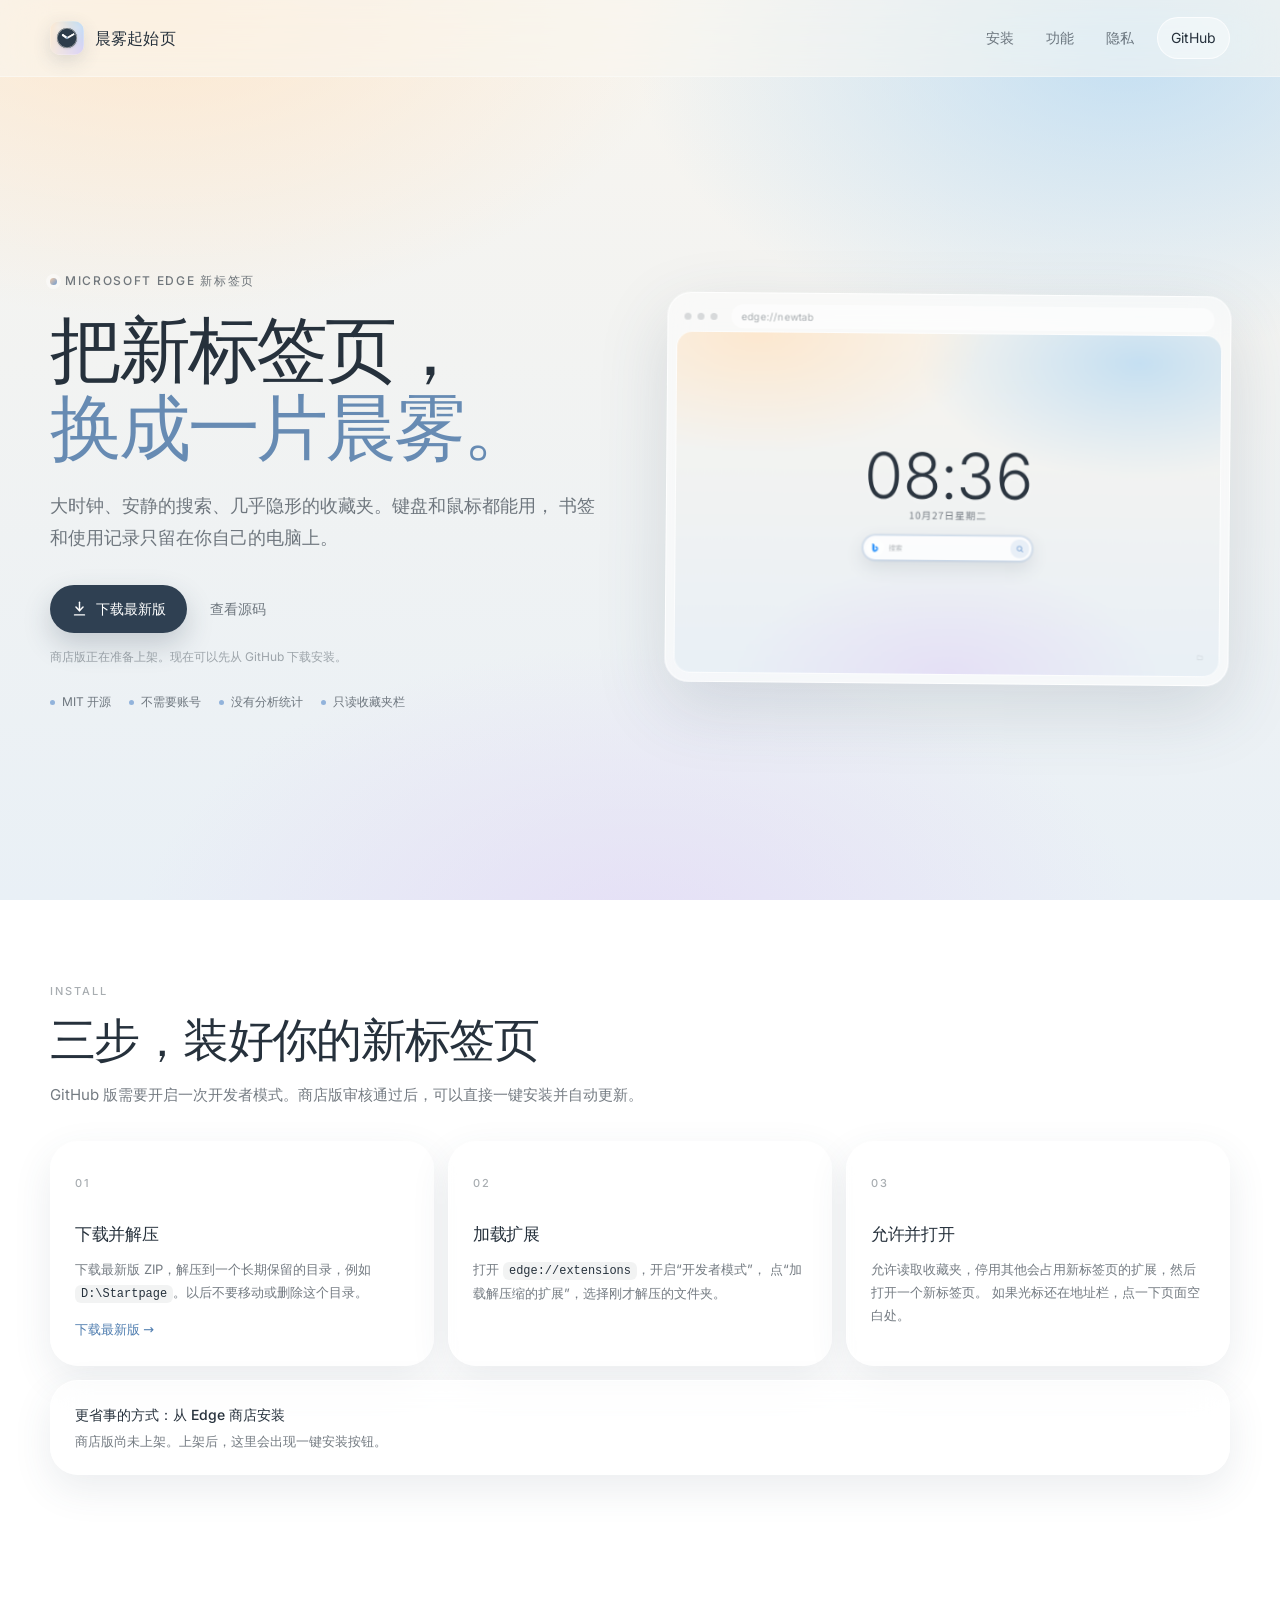
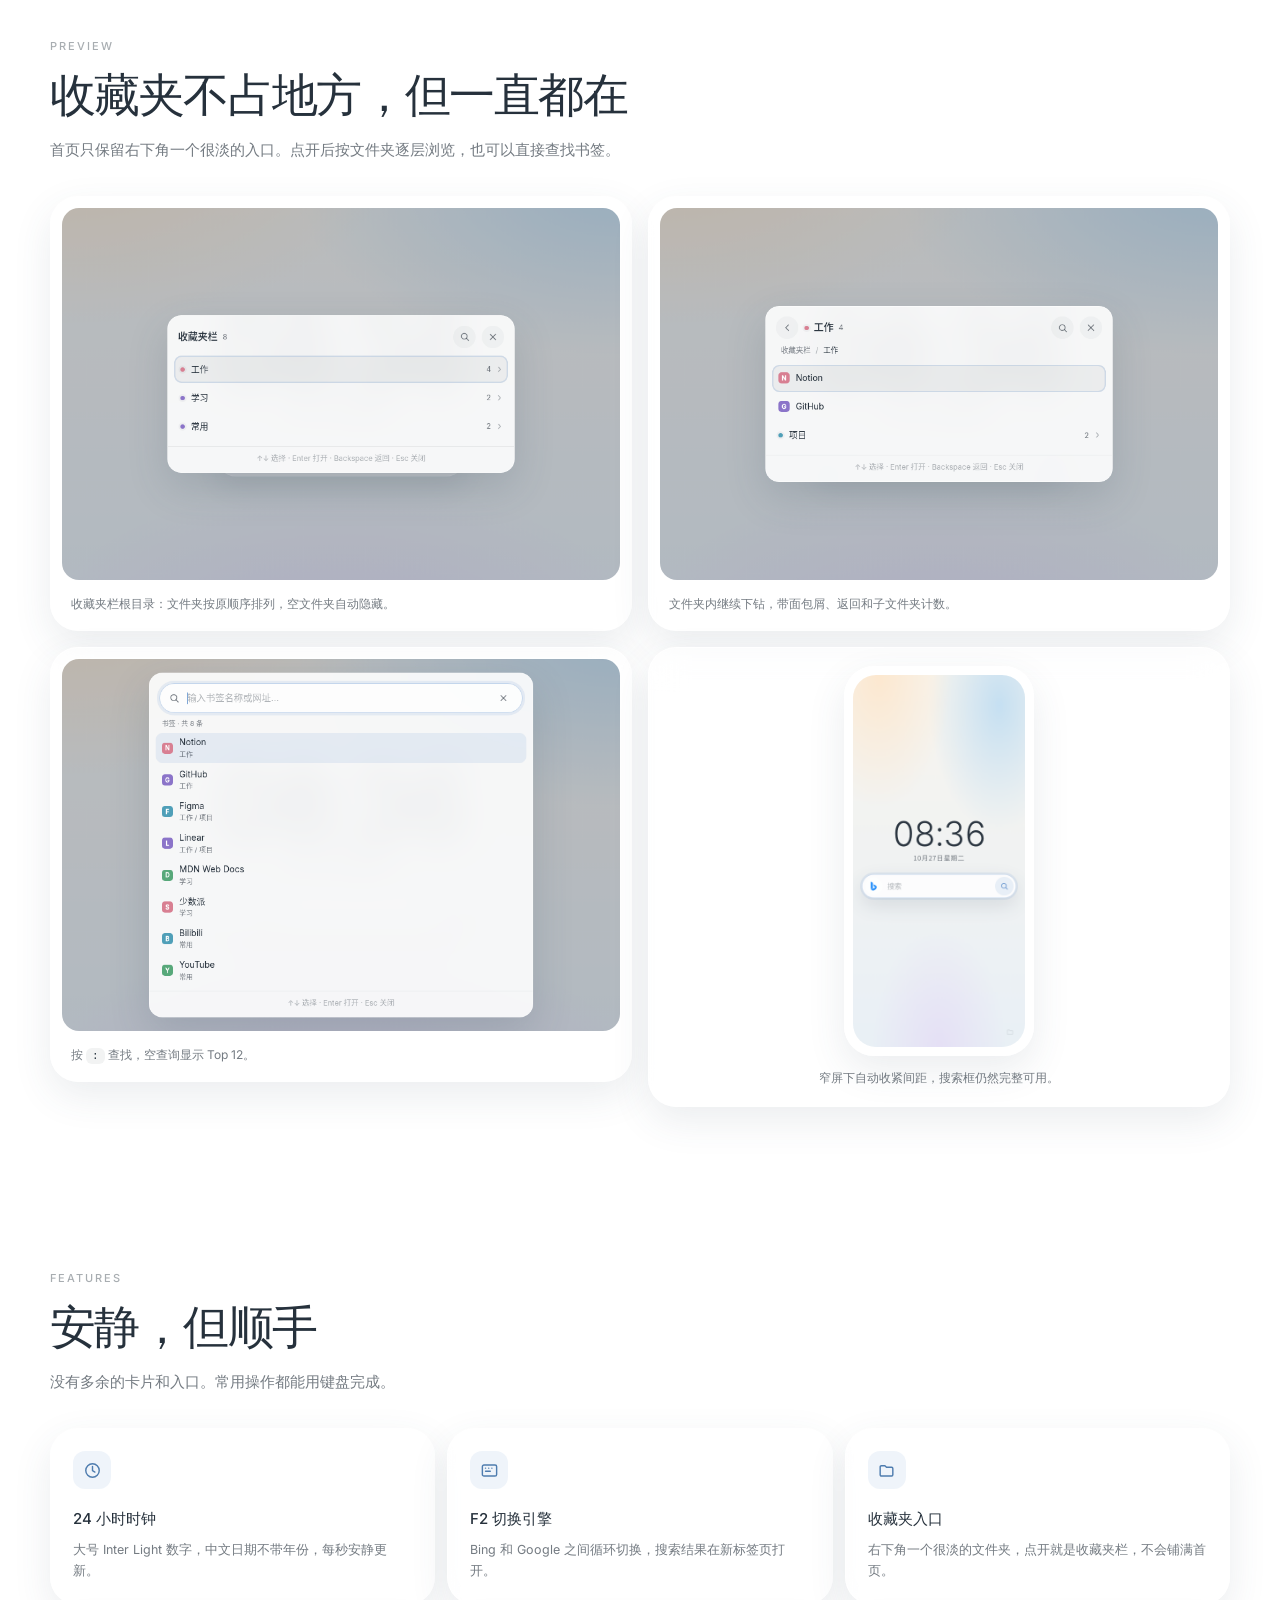
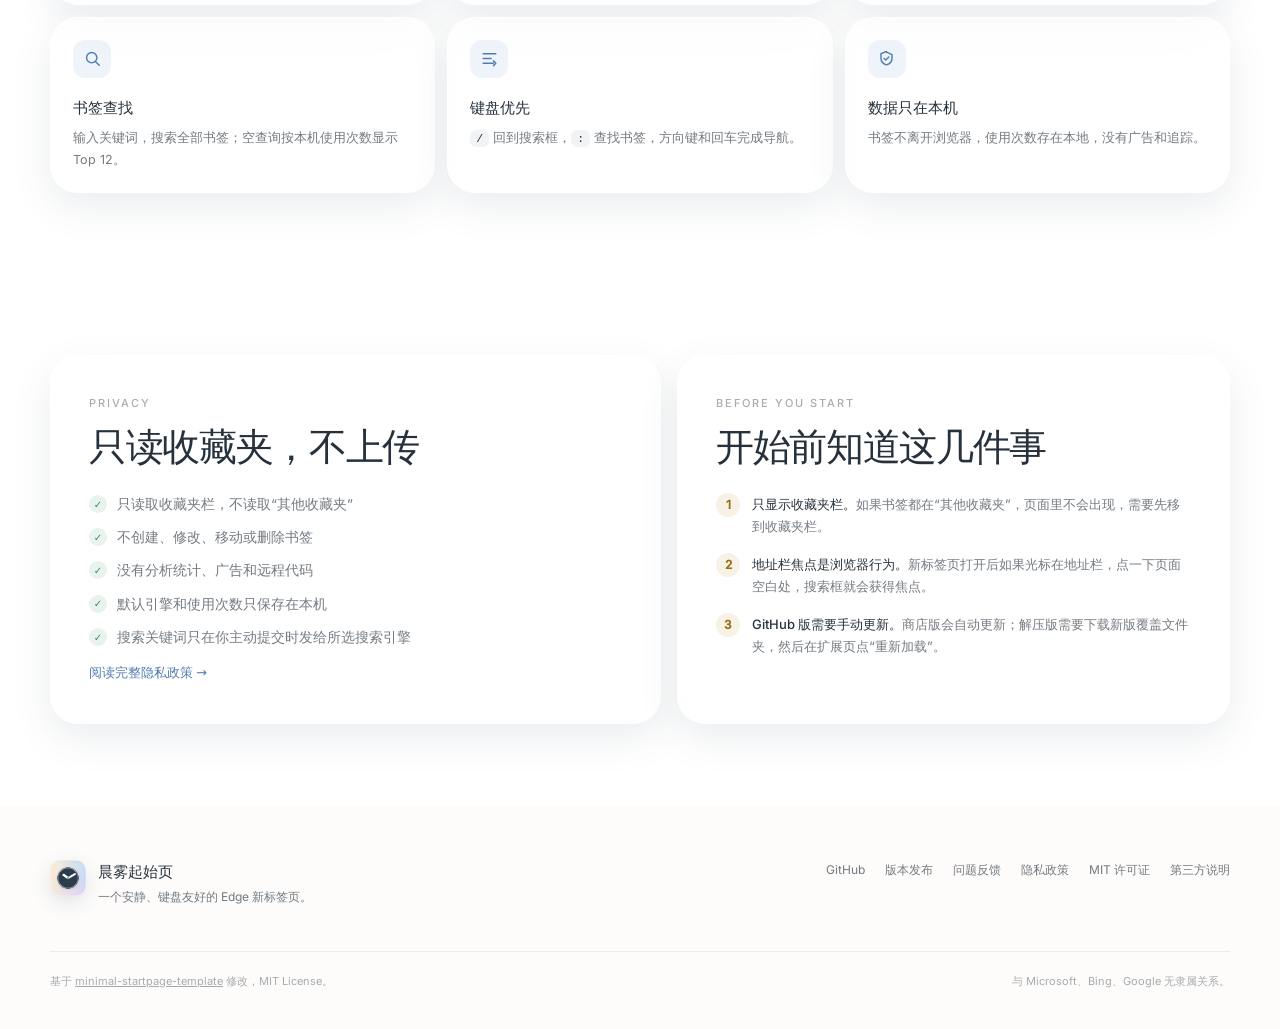
==== commit c18bcc9a: "Clarify store availability wording" ====
--- a/docs/index.html
+++ b/docs/index.html
@@ -59,7 +59,7 @@
                         </a>
                     </div>
 
-                    <p class="note js-store-pending">商店版正在审核中。现在可以先从 GitHub 下载安装。</p>
+                    <p class="note js-store-pending">商店版正在准备上架。现在可以先从 GitHub 下载安装。</p>
 
                     <ul class="meta-list" aria-label="项目特点">
                         <li>MIT 开源</li>
@@ -124,7 +124,7 @@
                 <div class="callout card">
                     <div class="callout-copy">
                         <strong>更省事的方式：从 Edge 商店安装</strong>
-                        <p class="js-store-pending">商店版正在审核中。审核通过后，这里会出现一键安装按钮。</p>
+                        <p class="js-store-pending">商店版尚未上架。上架后，这里会出现一键安装按钮。</p>
                         <p class="js-store-ready" hidden>安装后会自动更新，不需要开启开发者模式。</p>
                     </div>
                     <a class="button secondary js-store-link" href="#" hidden>前往商店</a>
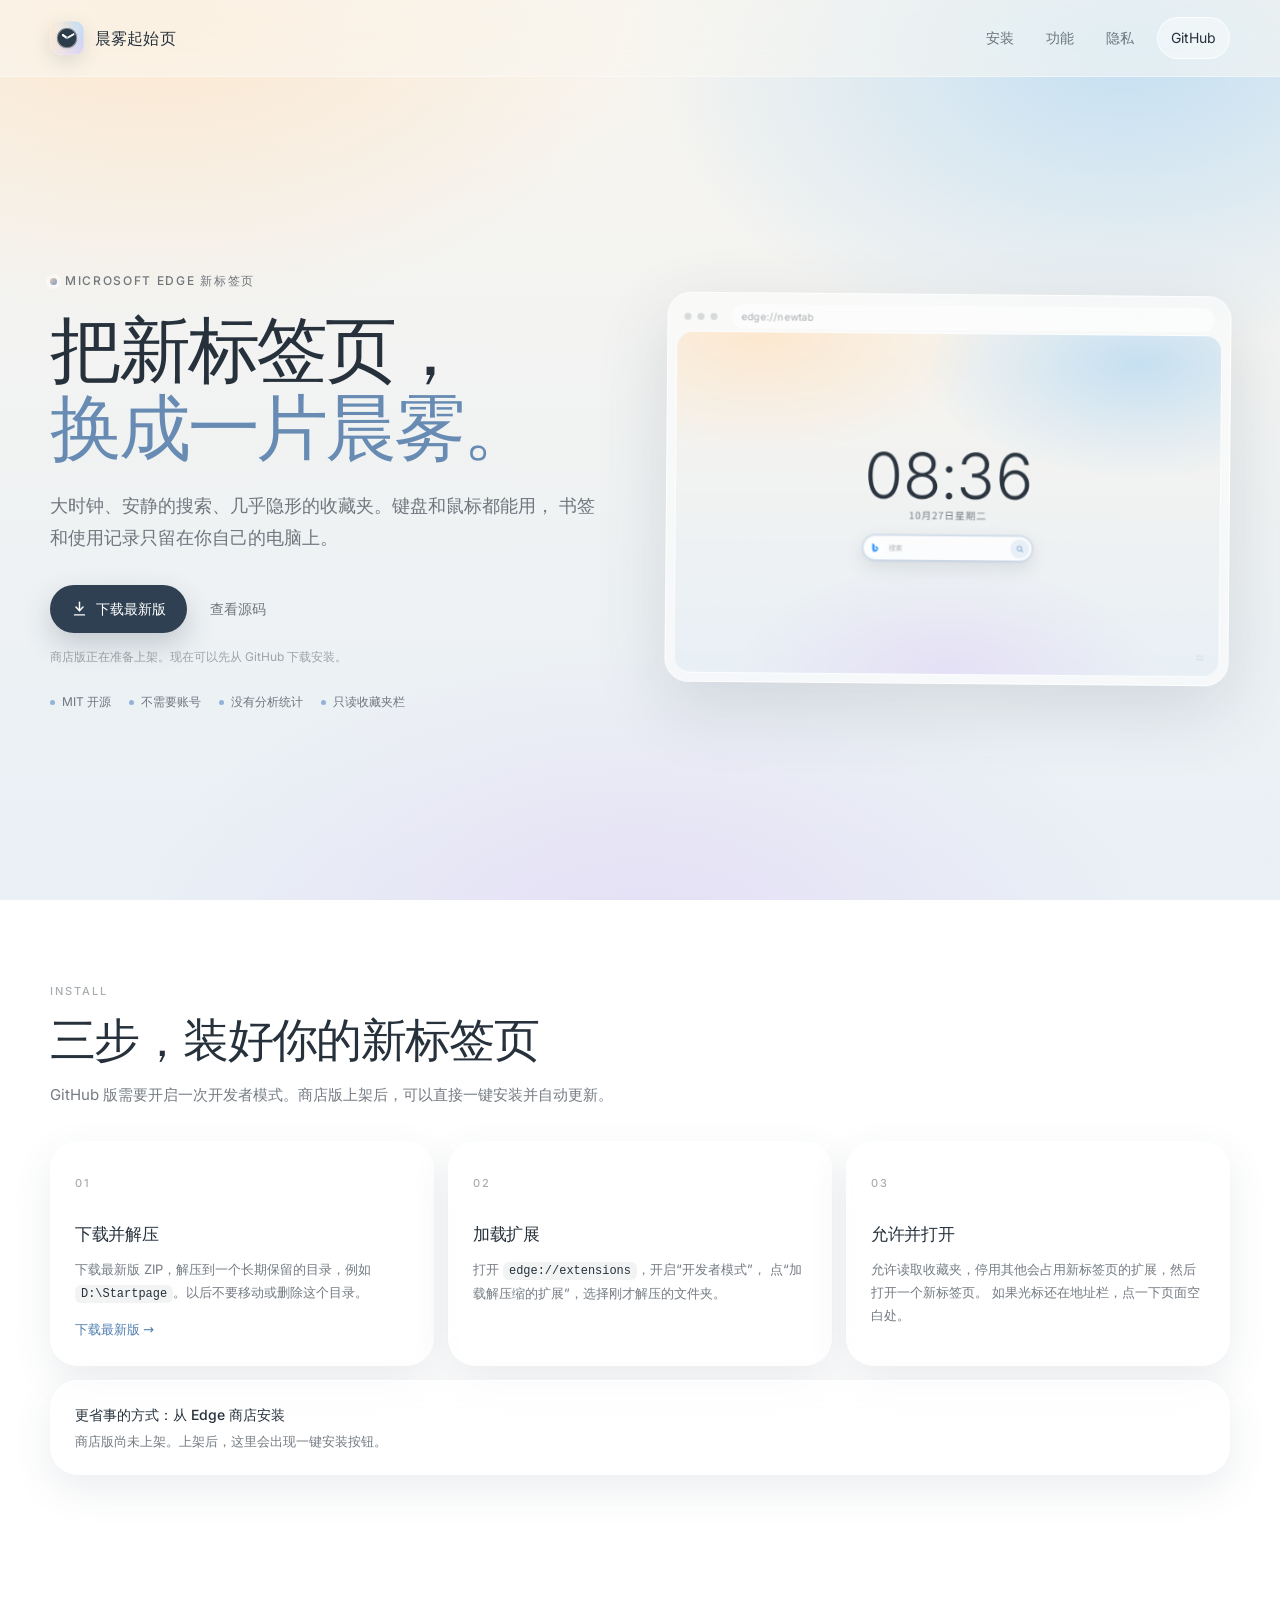
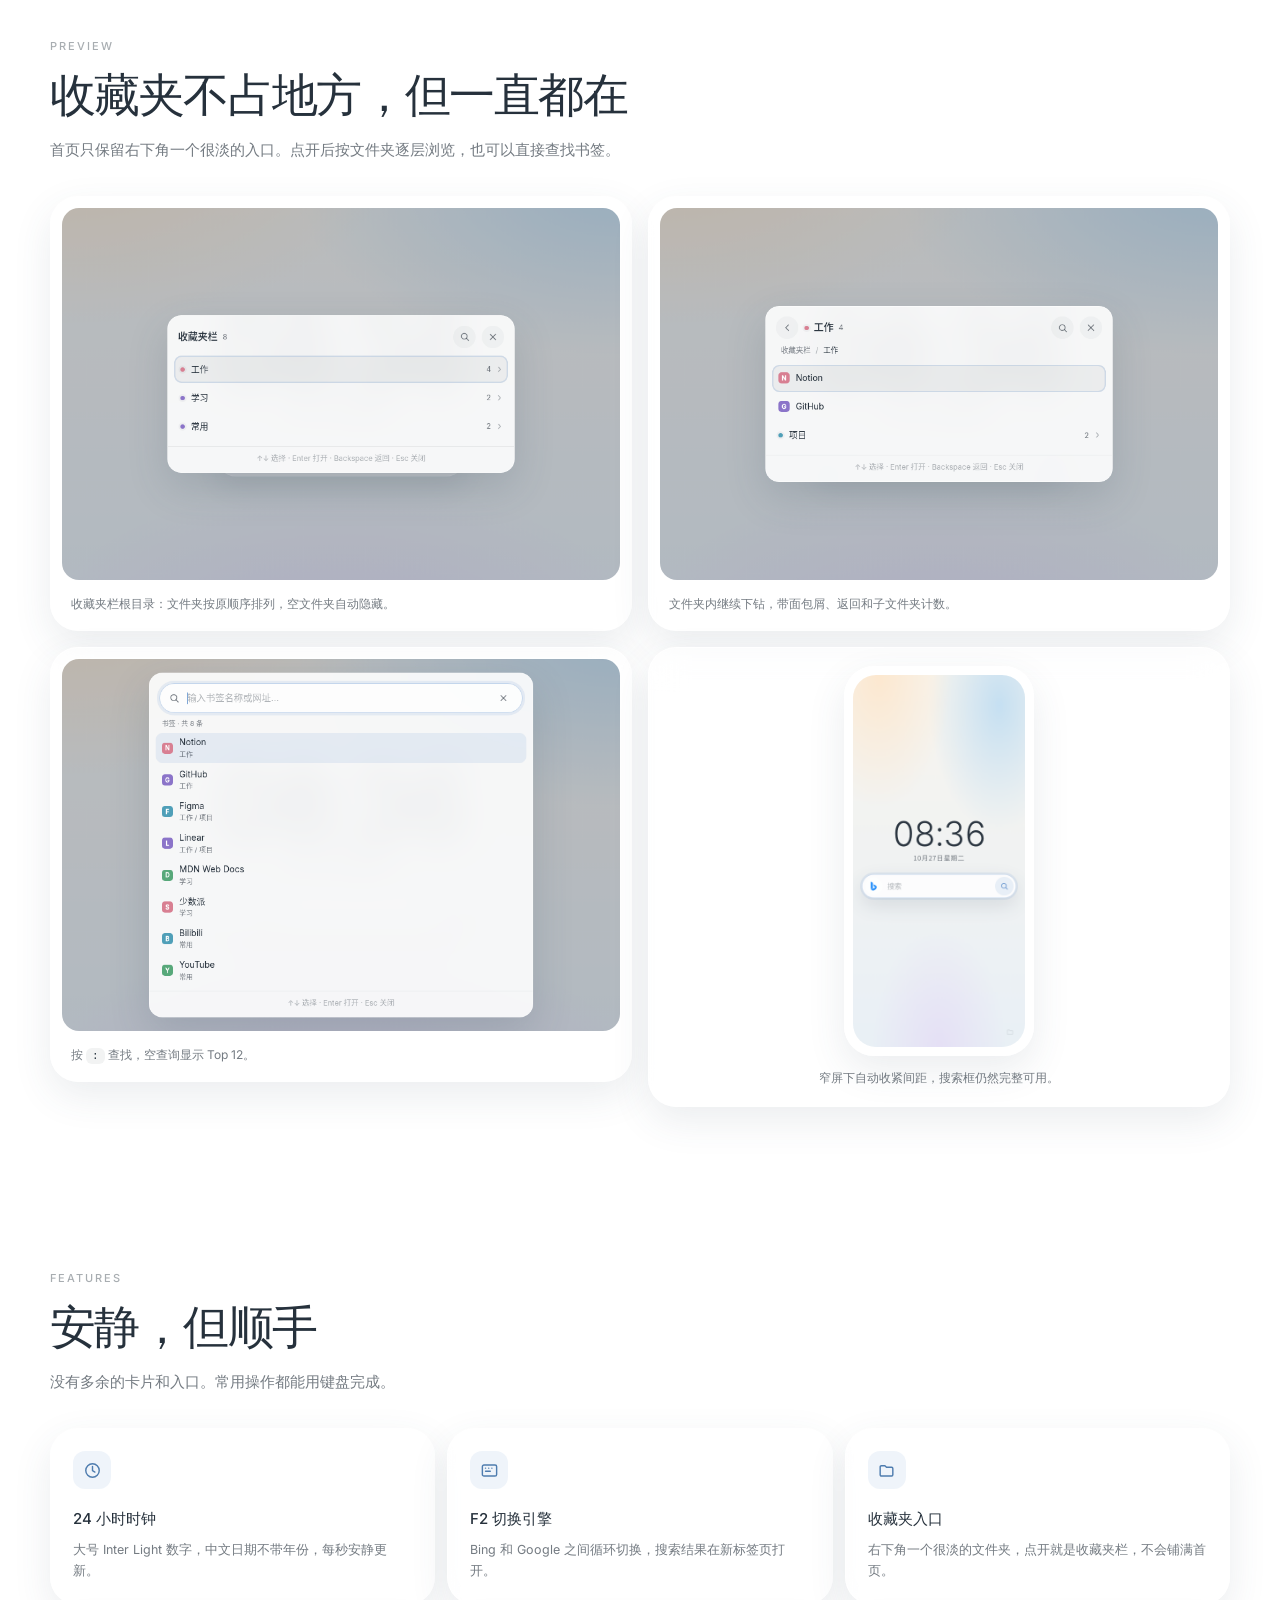
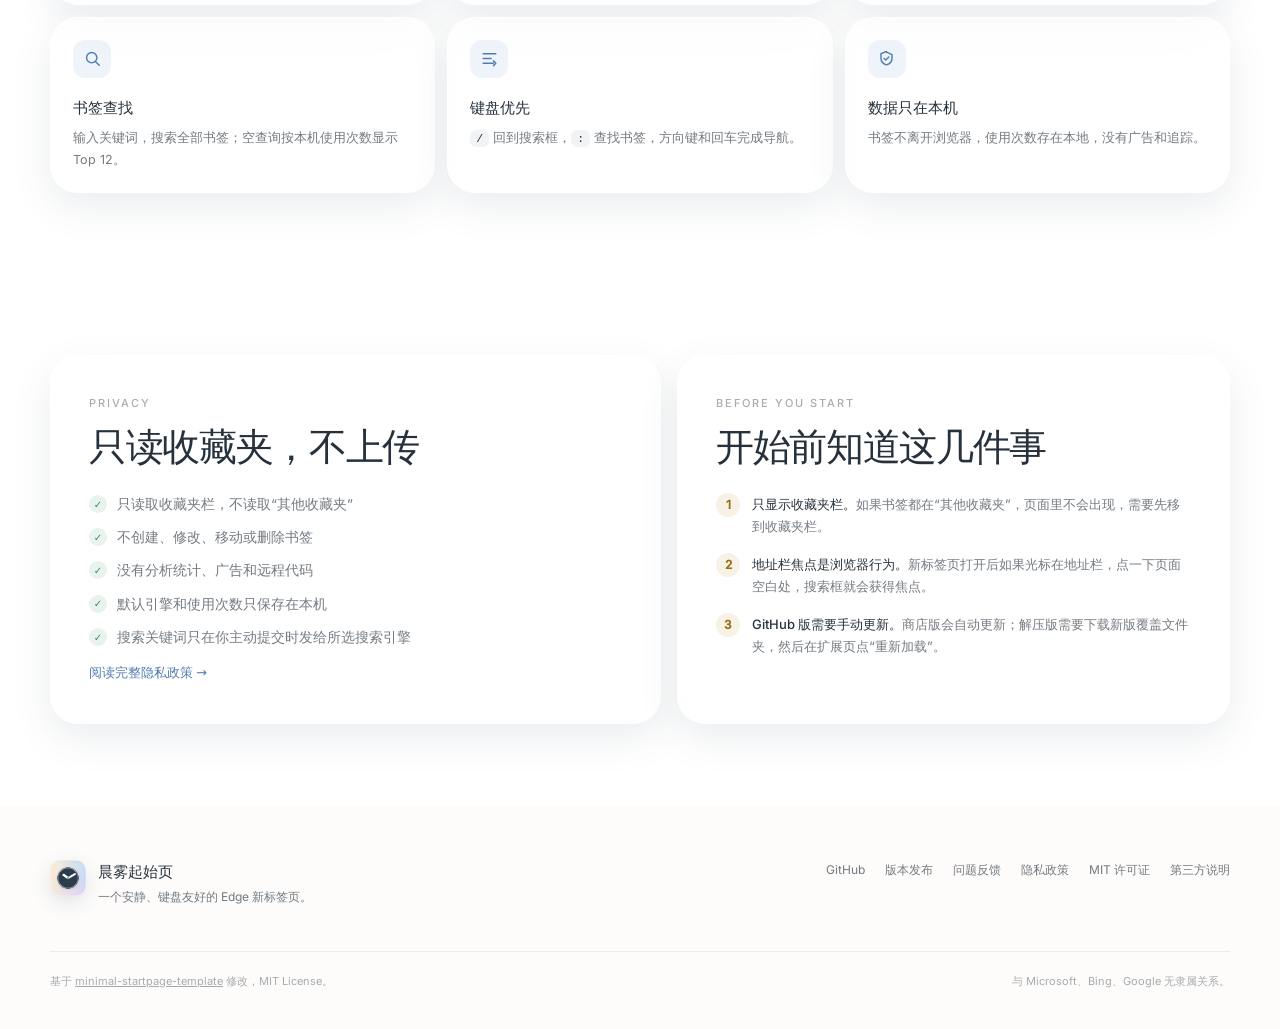
==== commit cd7e539e: "Finalize store availability copy" ====
--- a/docs/index.html
+++ b/docs/index.html
@@ -87,7 +87,7 @@
                     <p class="section-kicker">Install</p>
                     <h2 id="install-title">三步，装好你的新标签页</h2>
                     <p class="section-intro">
-                        GitHub 版需要开启一次开发者模式。商店版审核通过后，可以直接一键安装并自动更新。
+                        GitHub 版需要开启一次开发者模式。商店版上架后，可以直接一键安装并自动更新。
                     </p>
                 </div>
 
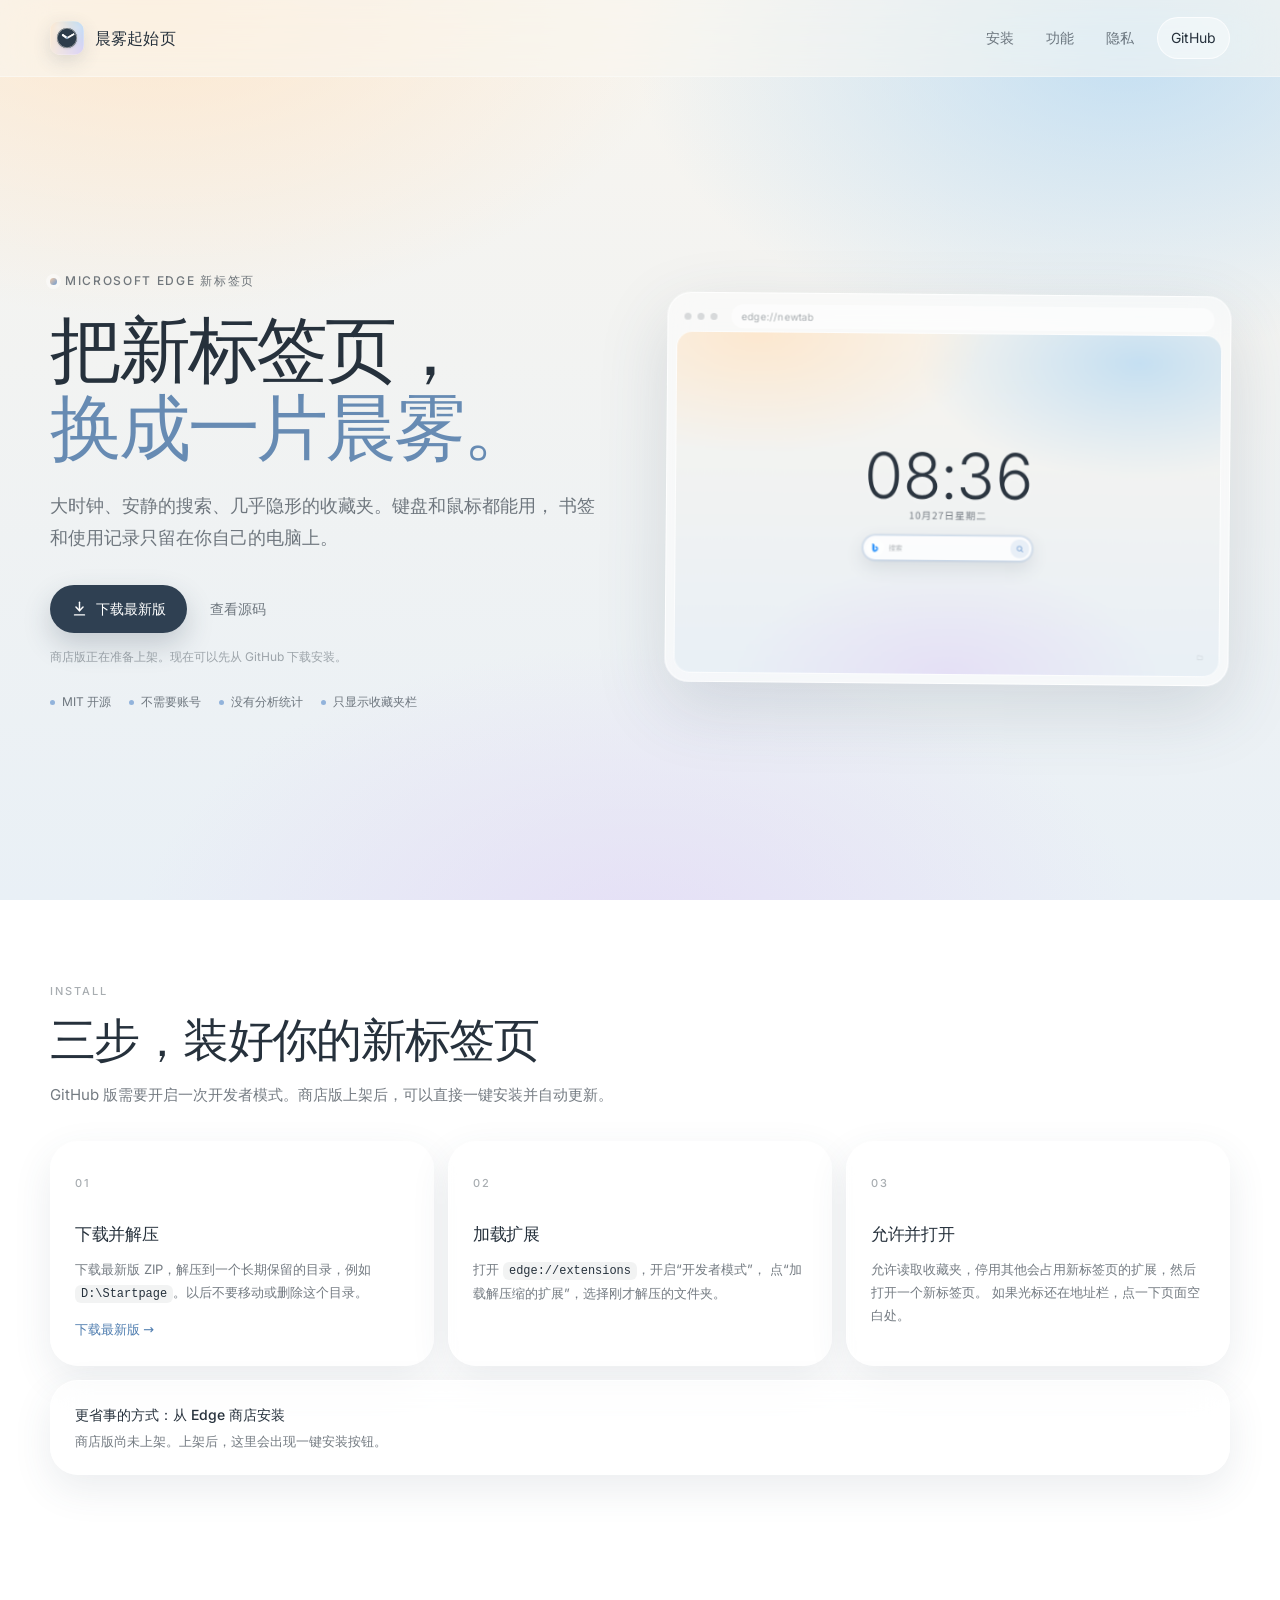
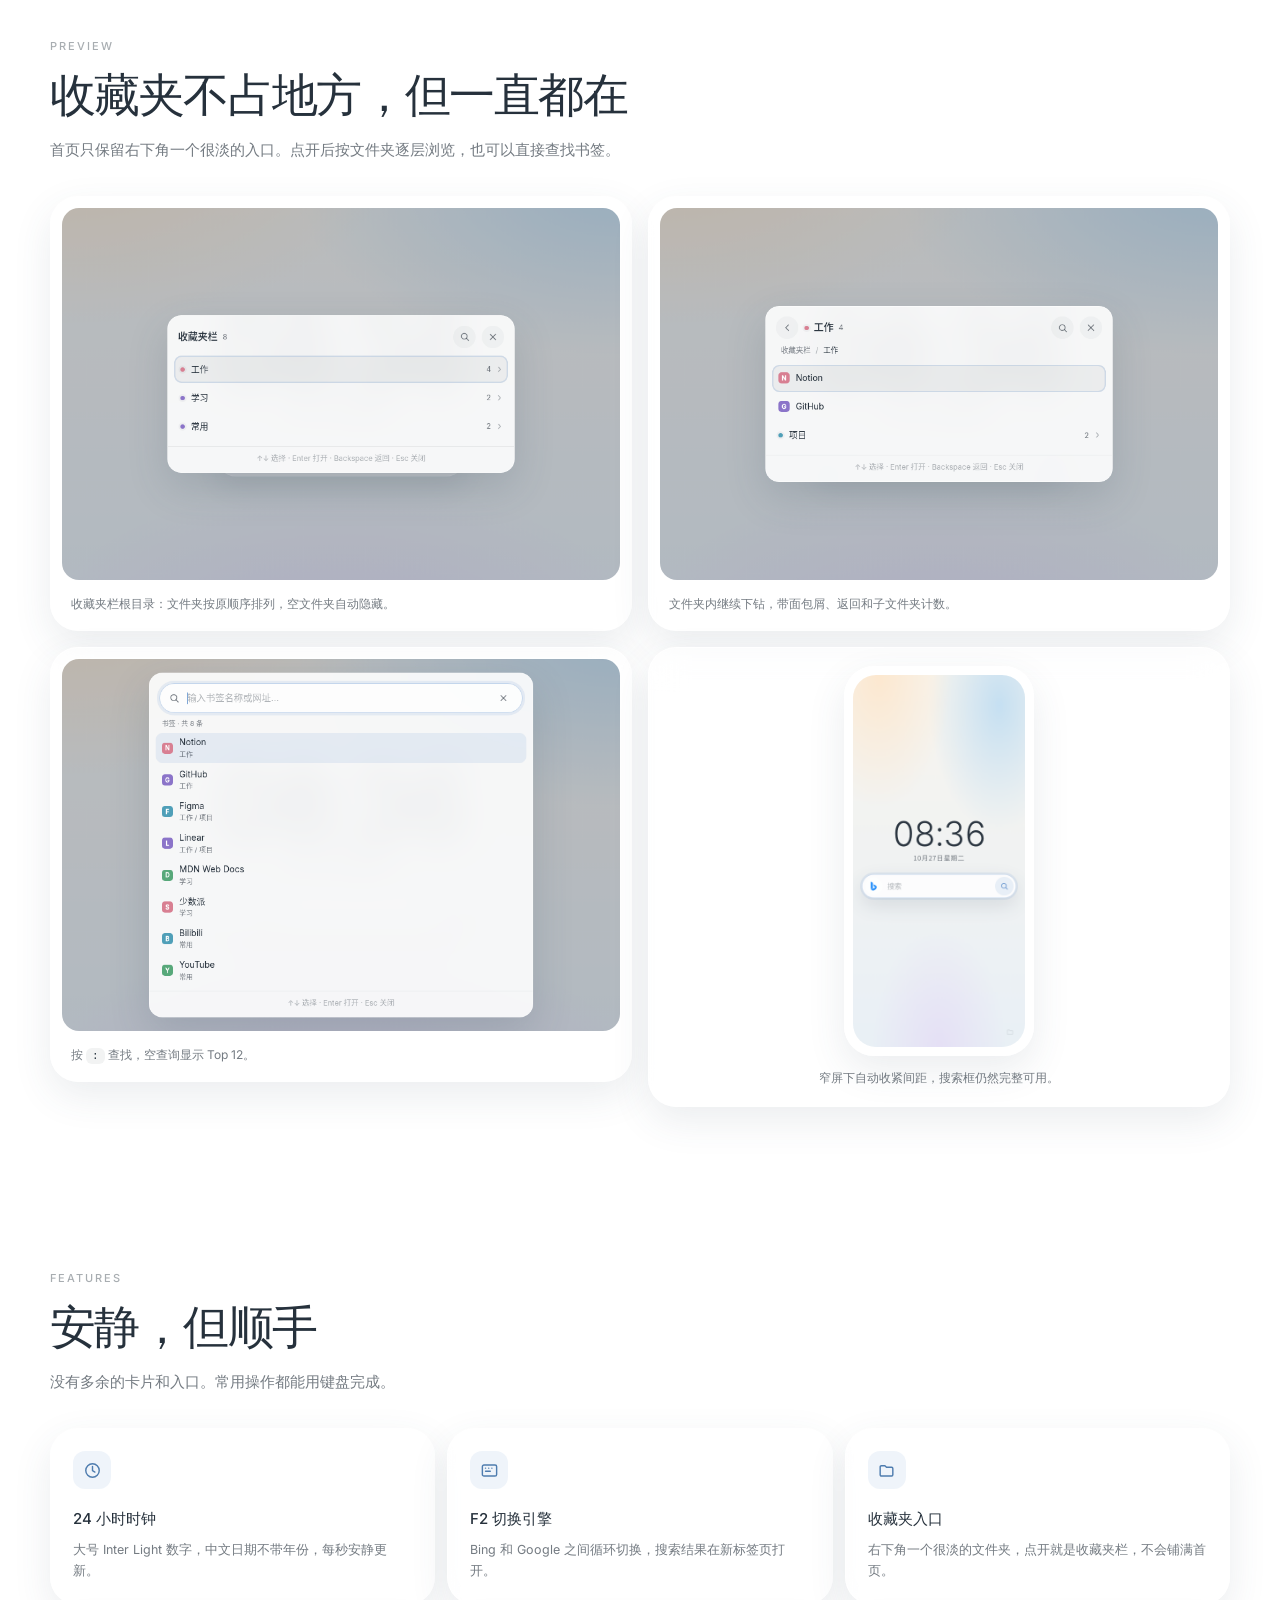
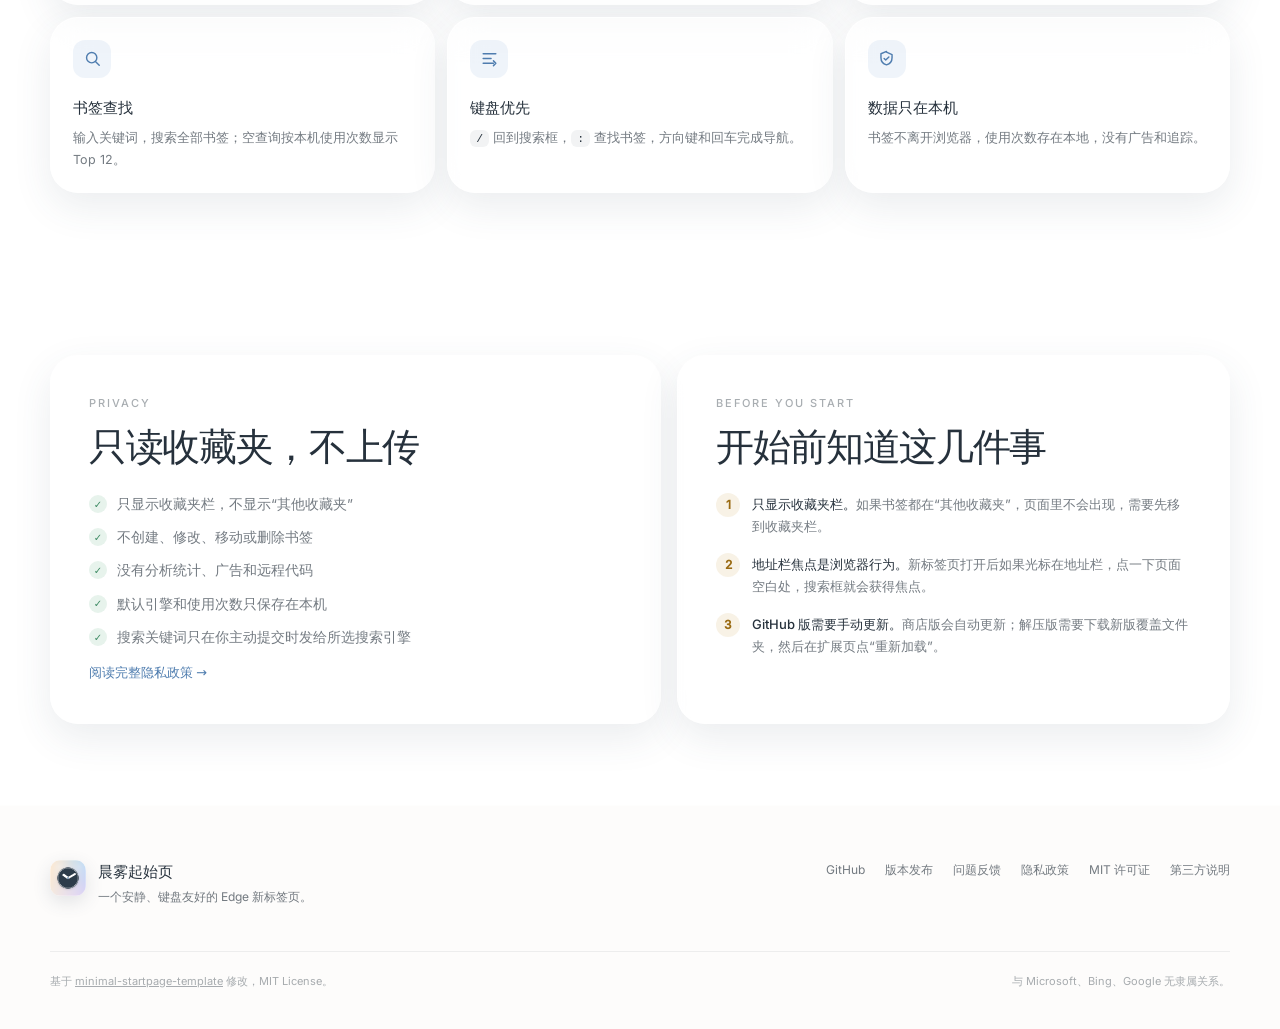
==== commit a5e82c40: "Clarify bookmark access and prepare v1.0.1" ====
--- a/docs/index.html
+++ b/docs/index.html
@@ -65,7 +65,7 @@
                         <li>MIT 开源</li>
                         <li>不需要账号</li>
                         <li>没有分析统计</li>
-                        <li>只读收藏夹栏</li>
+                        <li>只显示收藏夹栏</li>
                     </ul>
                 </div>
 
@@ -256,7 +256,7 @@
                         <p class="section-kicker">Privacy</p>
                         <h2 id="privacy-title">只读收藏夹，不上传</h2>
                         <ul class="check-list">
-                            <li>只读取收藏夹栏，不读取“其他收藏夹”</li>
+                            <li>只显示收藏夹栏，不显示“其他收藏夹”</li>
                             <li>不创建、修改、移动或删除书签</li>
                             <li>没有分析统计、广告和远程代码</li>
                             <li>默认引擎和使用次数只保存在本机</li>
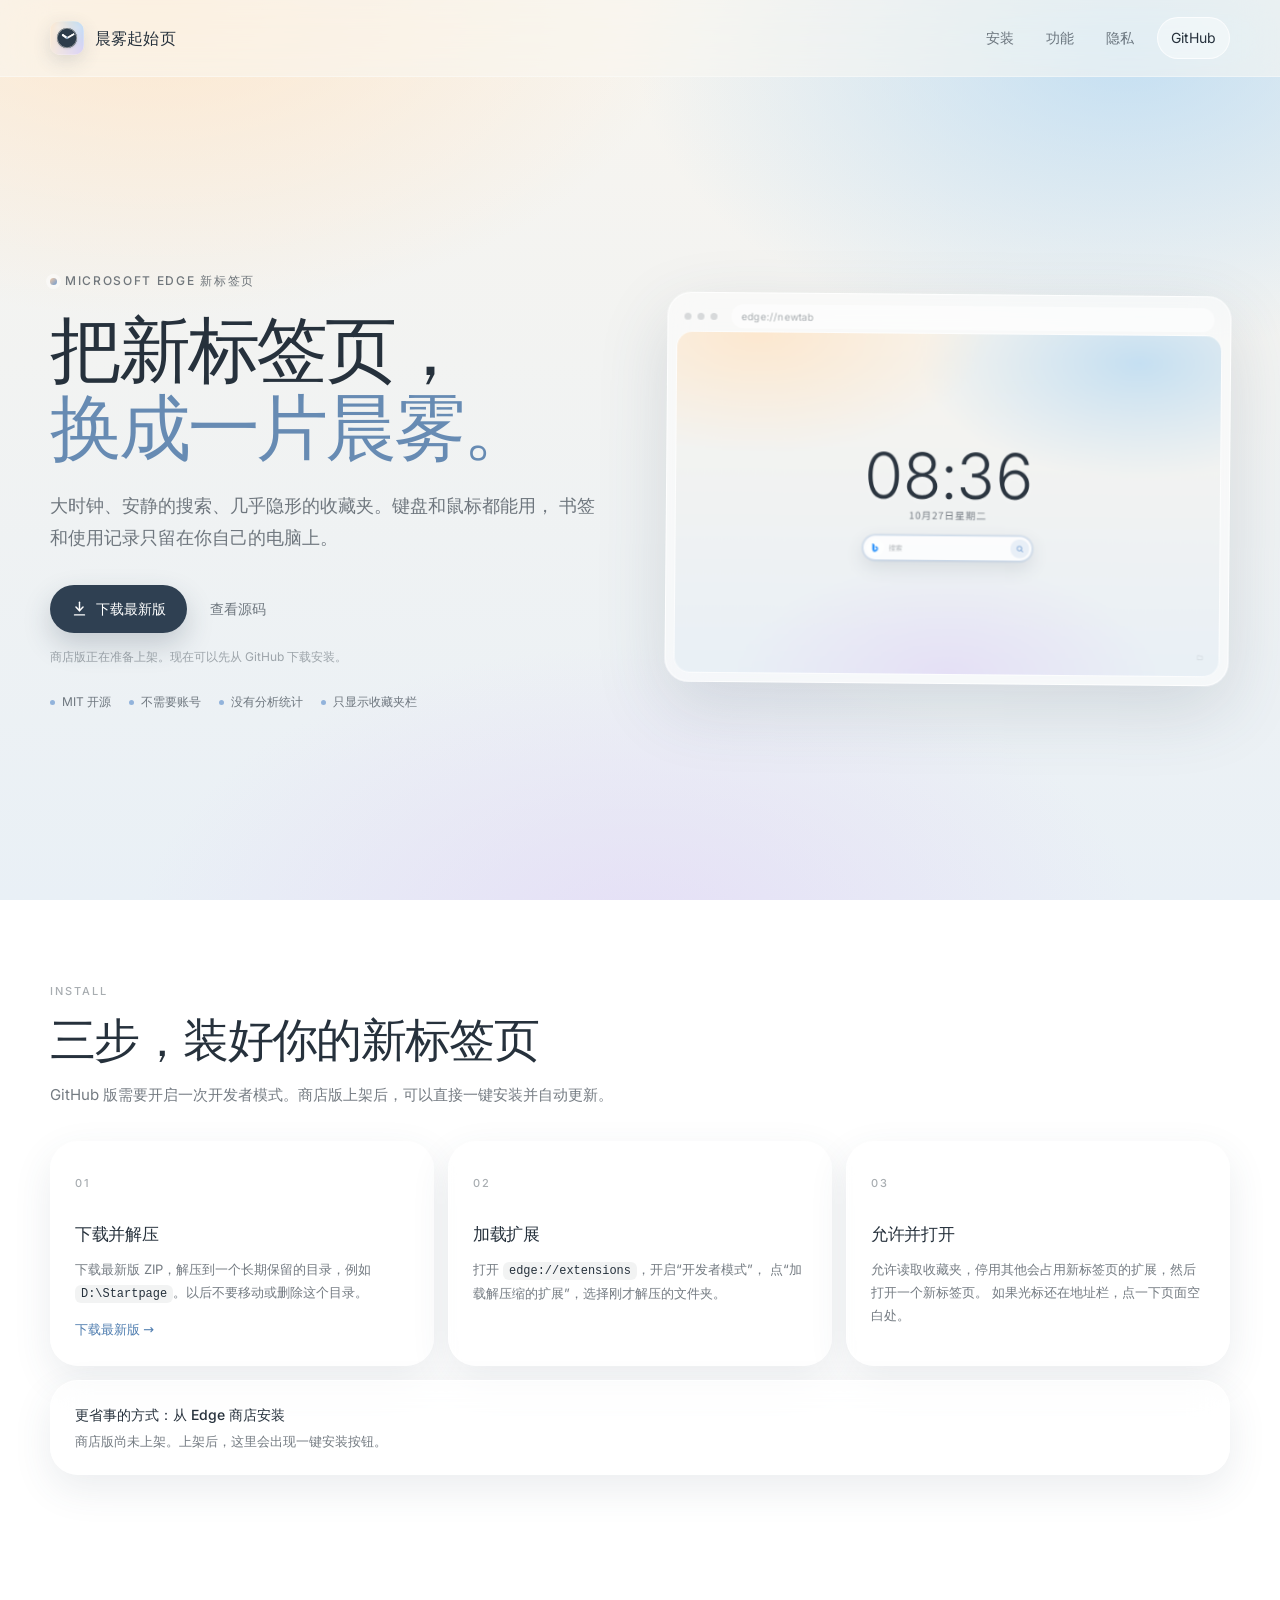
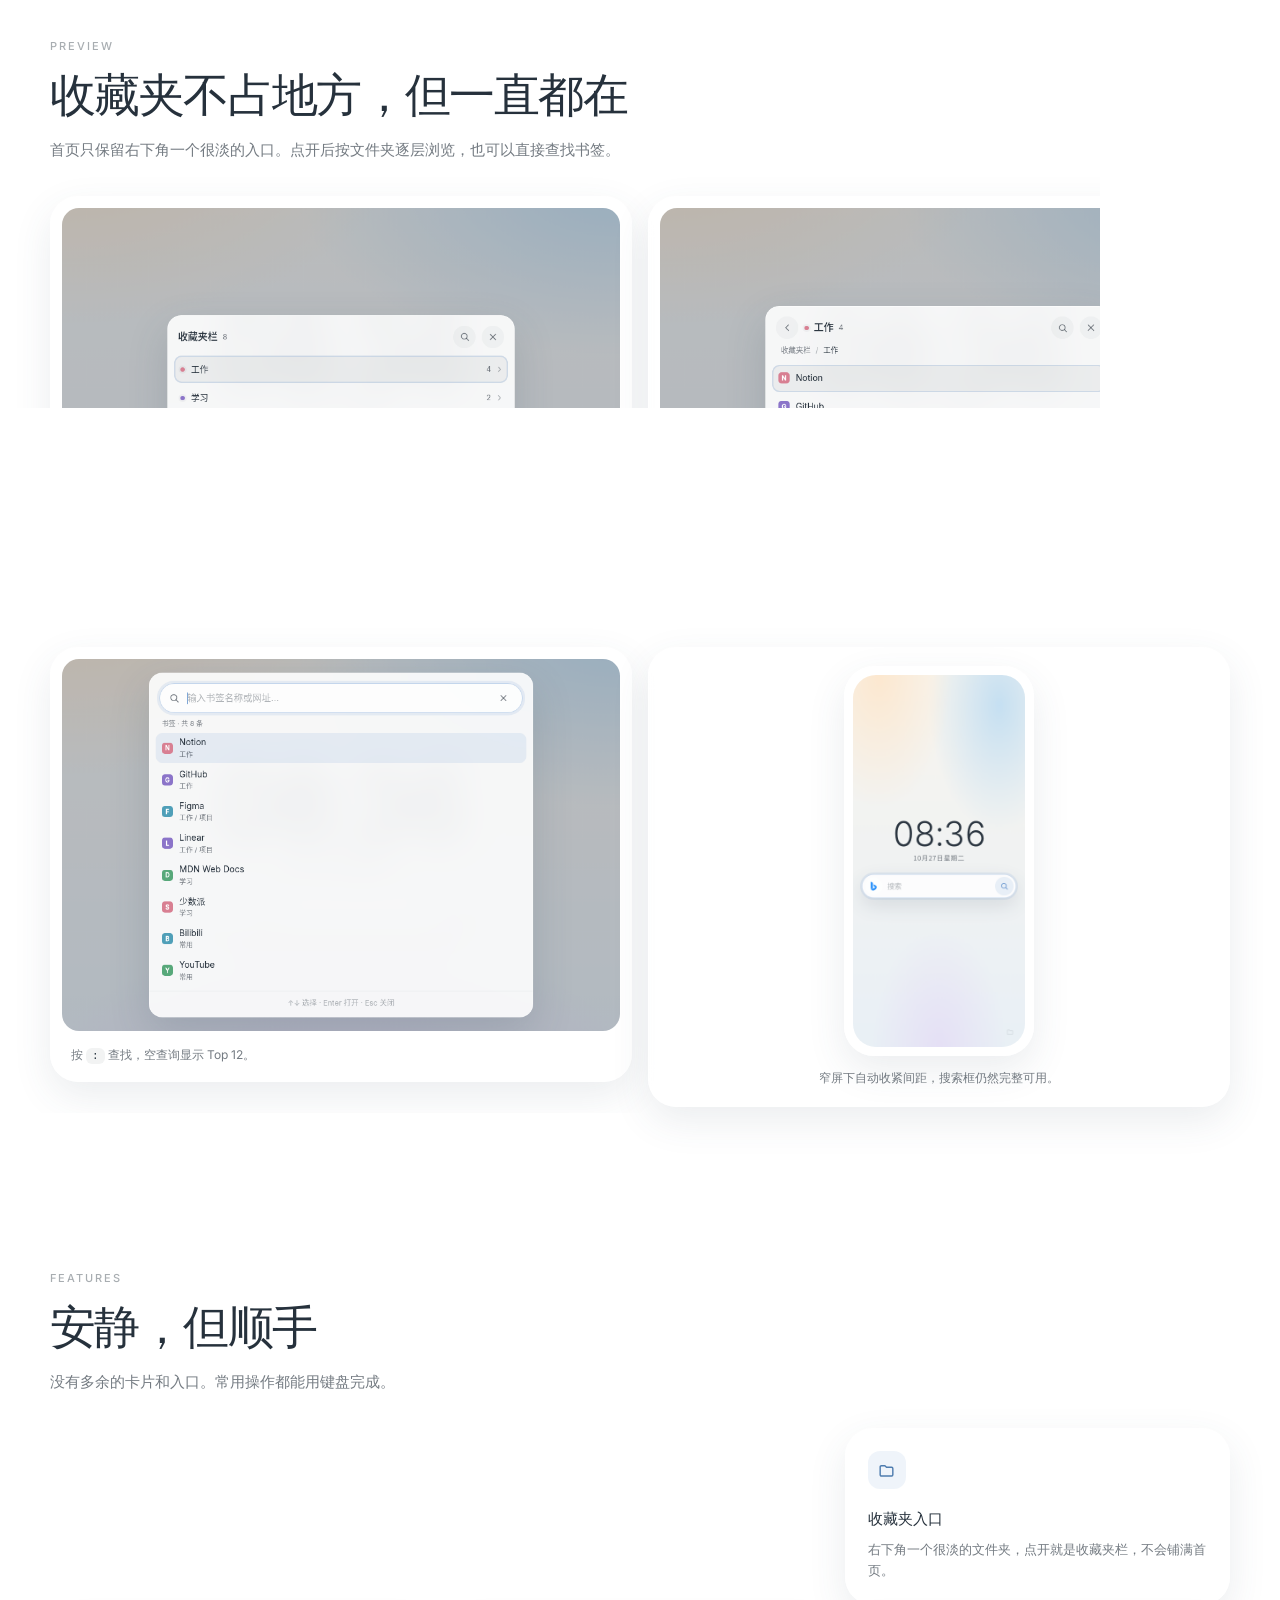
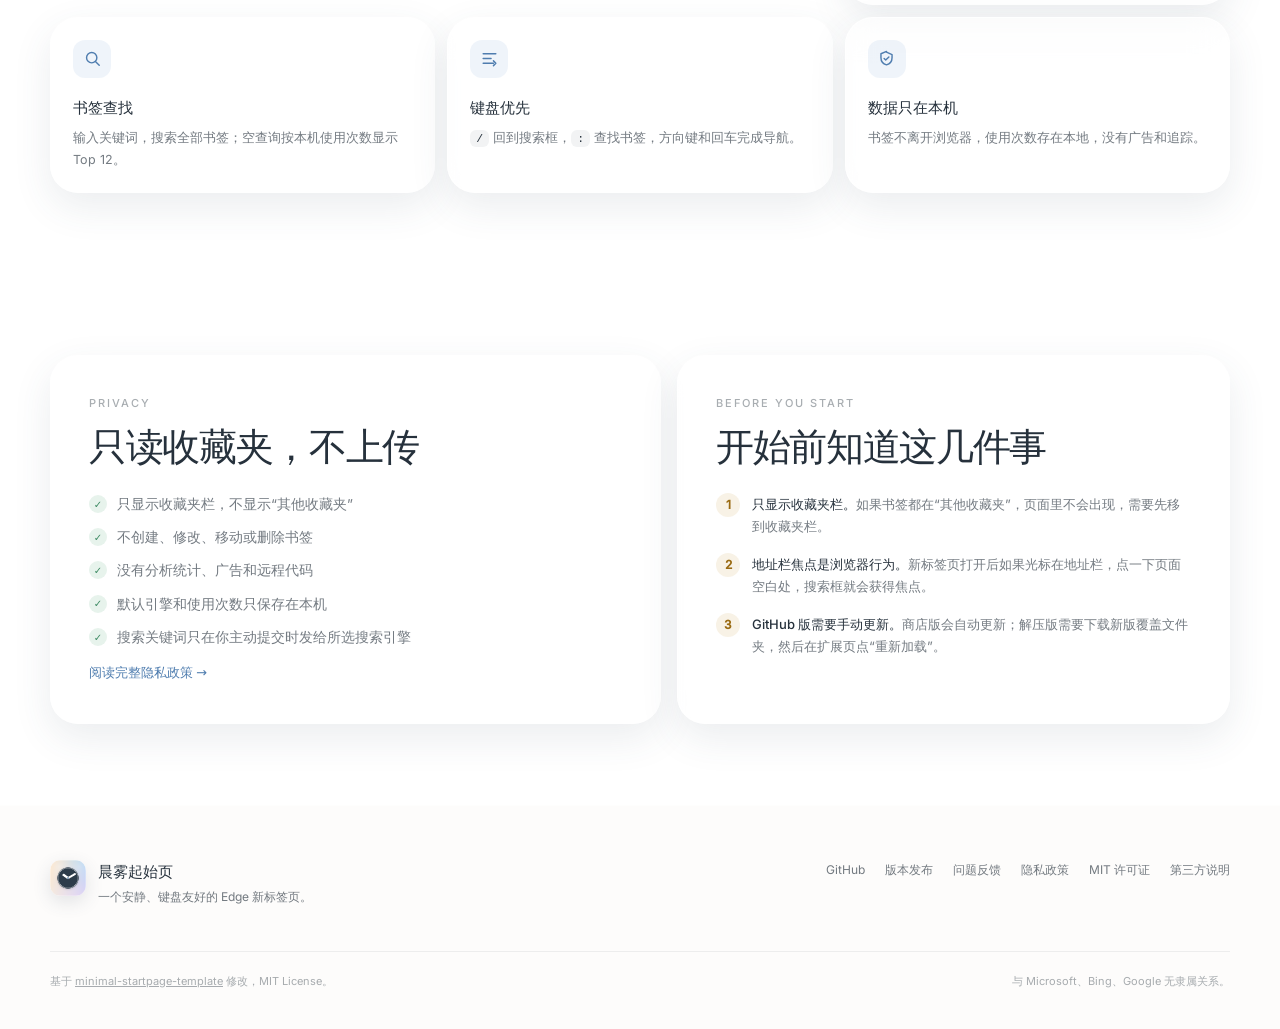
==== commit 7772cd52: "Remove duplicate public assets" ====
--- a/docs/index.html
+++ b/docs/index.html
@@ -7,7 +7,7 @@
     <meta name="theme-color" content="#eef2f5">
     <meta name="description" content="晨雾起始页：一个安静、键盘友好的 Edge 新标签页，只在本机读取收藏夹栏。">
     <title>晨雾起始页 · Edge 新标签页</title>
-    <link rel="icon" type="image/png" href="assets/favicon.png">
+    <link rel="icon" type="image/png" href="assets/icon-128.png">
     <link rel="stylesheet" href="style.css">
 </head>
 <body>
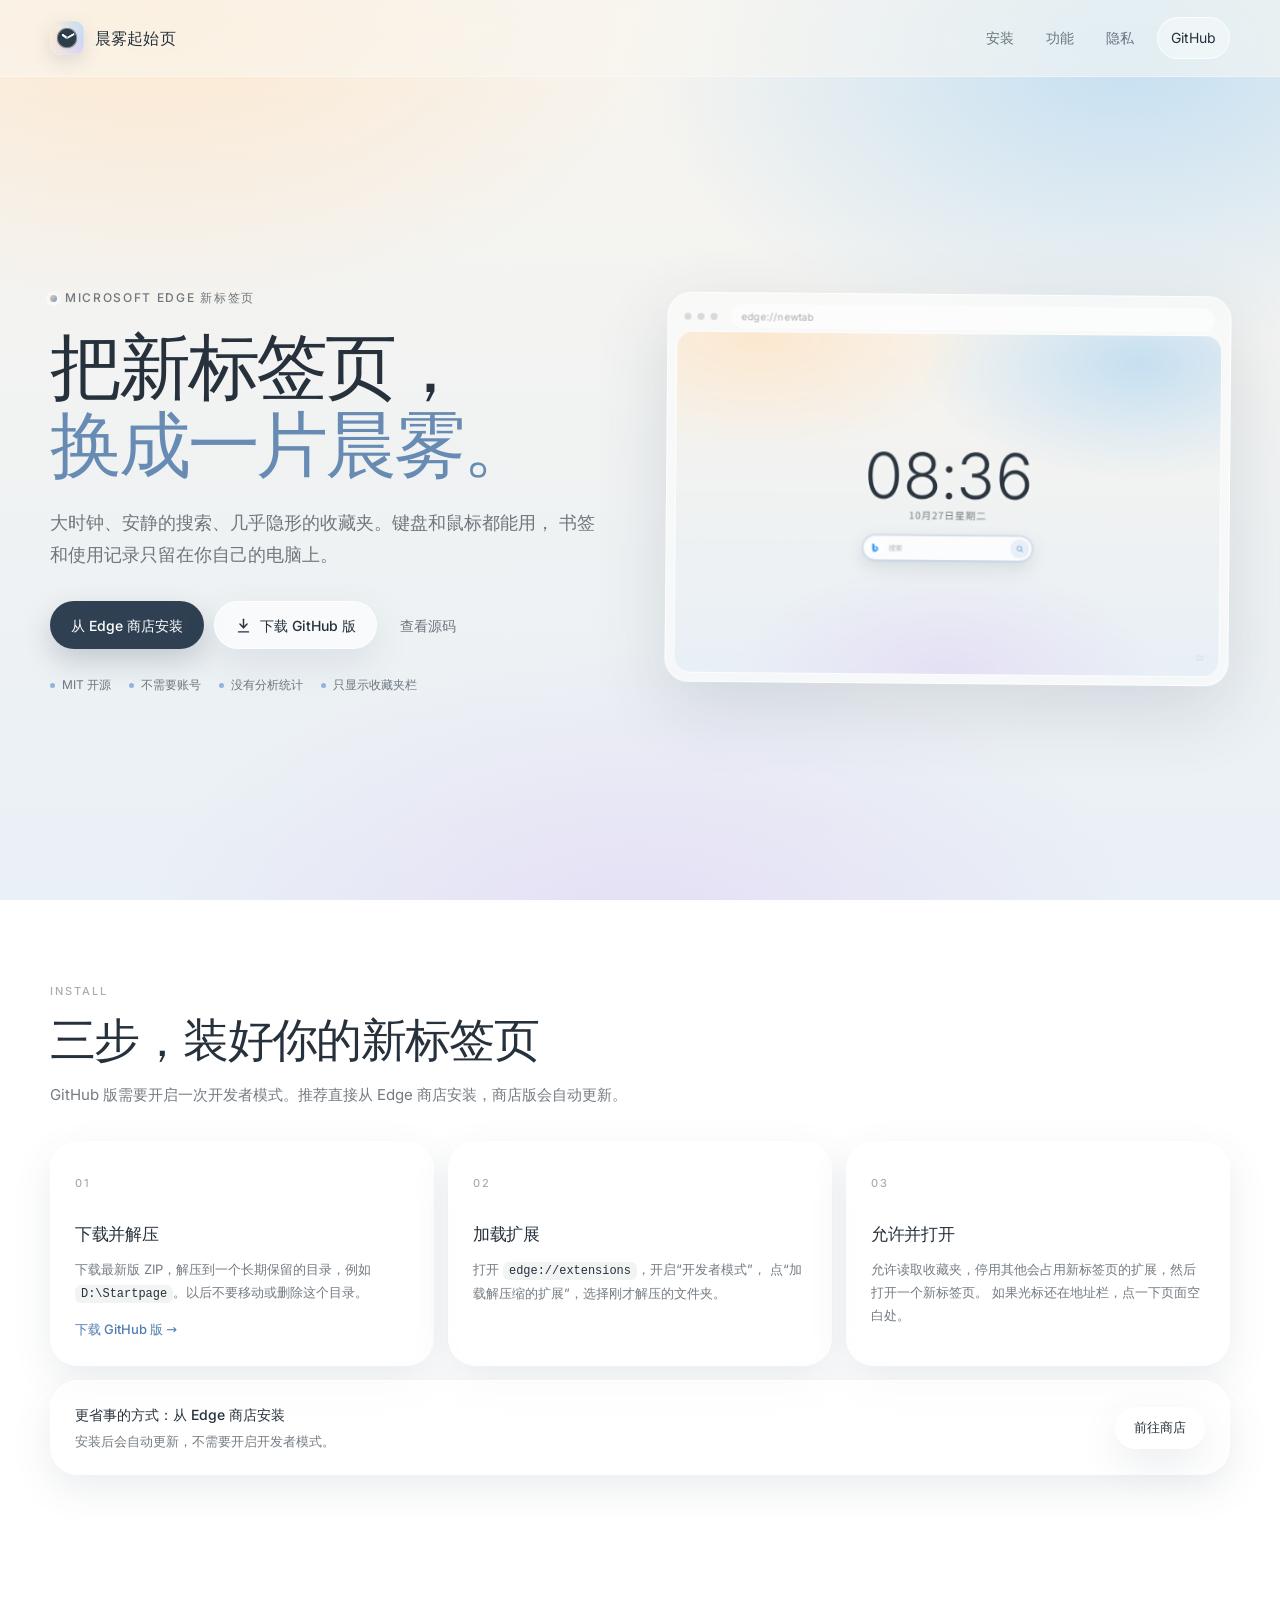
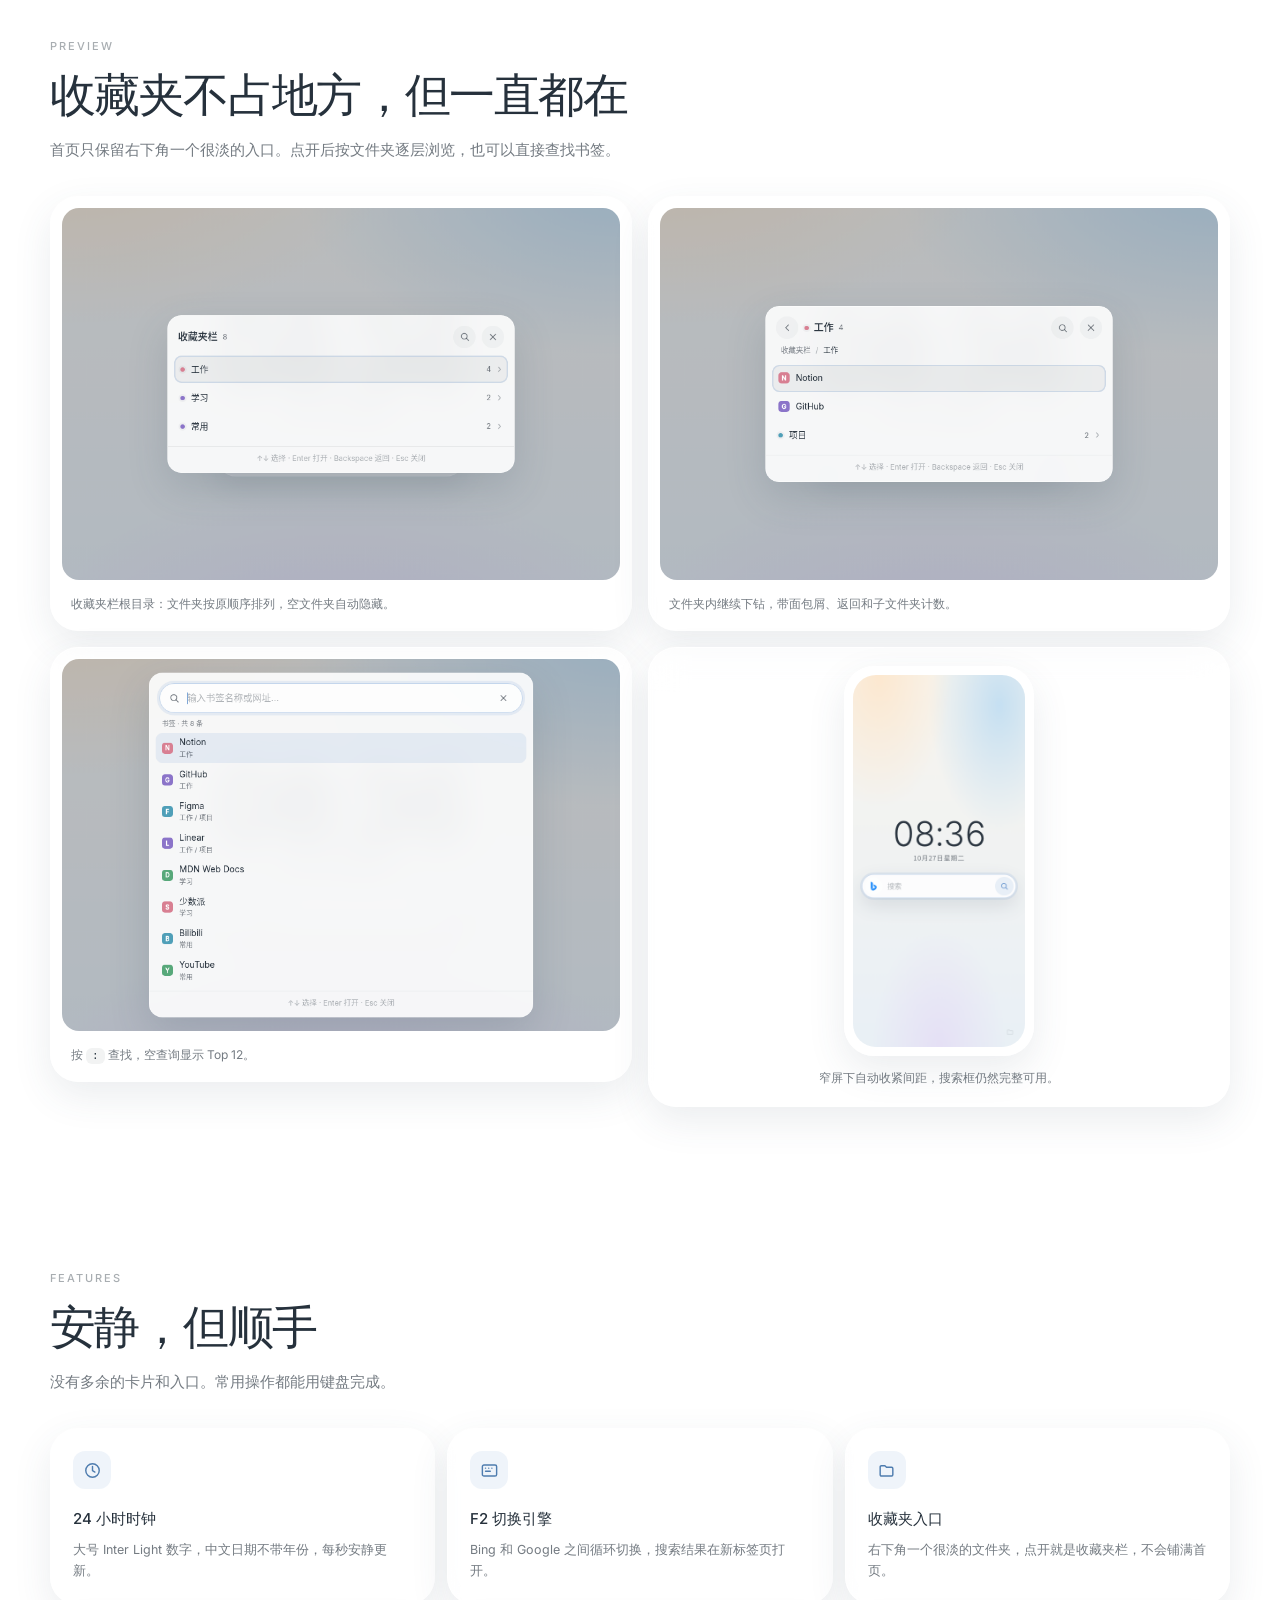
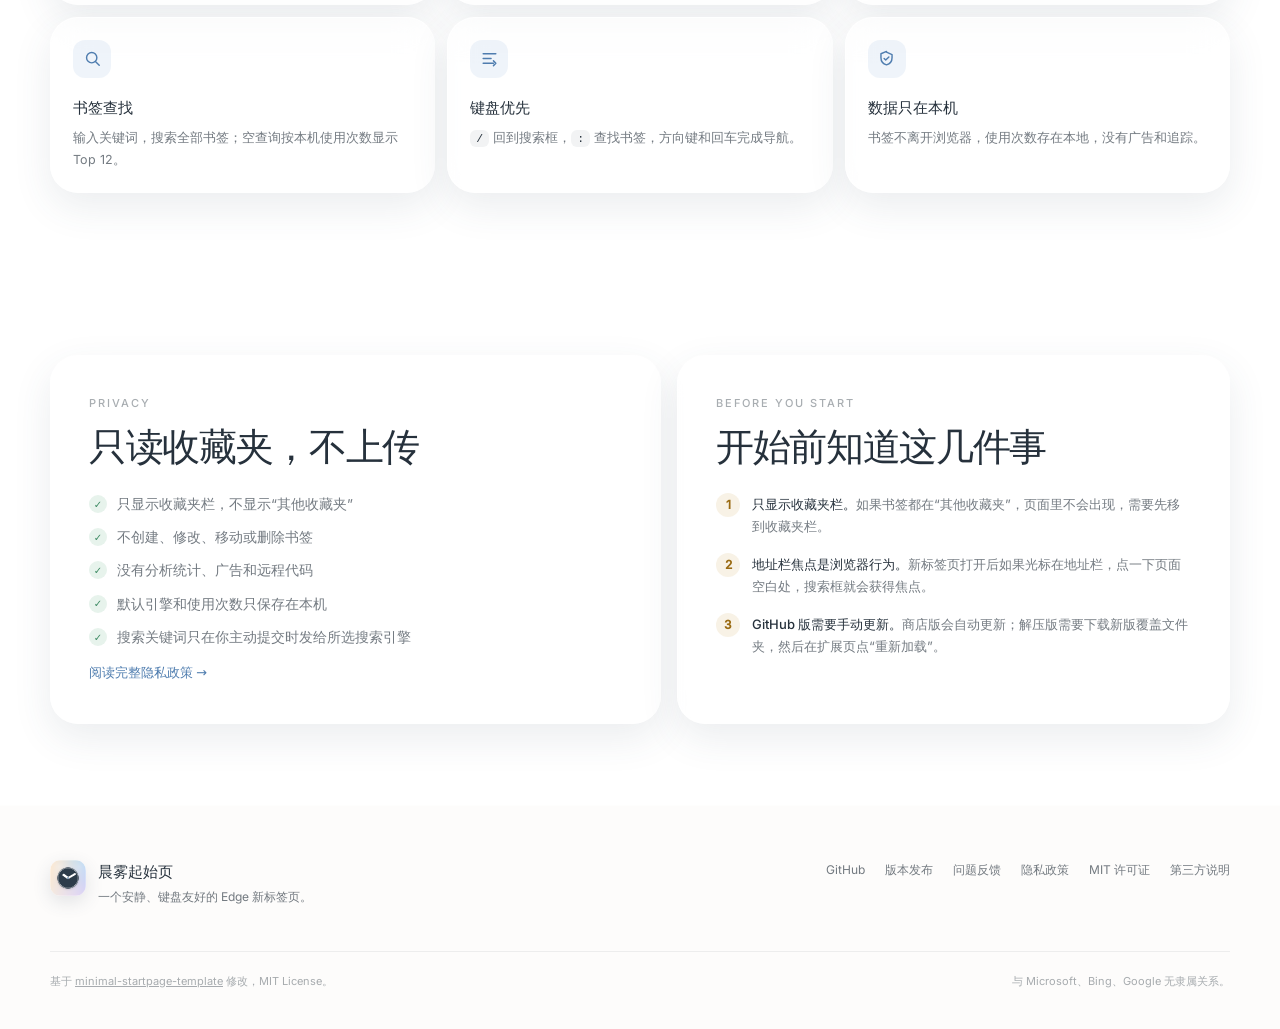
==== commit 48d90cb3: "Link the live Edge Add-ons listing" ====
--- a/docs/index.html
+++ b/docs/index.html
@@ -39,7 +39,11 @@
                     </p>
 
                     <div class="actions">
-                        <a class="button primary js-download-link" href="#install">
+                        <a class="button primary js-store-link" href="#" hidden>
+                            从 Edge 商店安装
+                        </a>
+
+                        <a class="button secondary js-download-link" href="#install">
                             <svg xmlns="http://www.w3.org/2000/svg" width="17" height="17" viewBox="0 0 24 24"
                                  fill="none" stroke="currentColor" stroke-width="2" stroke-linecap="round"
                                  stroke-linejoin="round" aria-hidden="true">
@@ -47,11 +51,7 @@
                                 <path d="m7 10 5 5 5-5"></path>
                                 <path d="M5 21h14"></path>
                             </svg>
-                            下载最新版
-                        </a>
-
-                        <a class="button secondary js-store-link" href="#" hidden>
-                            从 Edge 商店安装
+                            下载 GitHub 版
                         </a>
 
                         <a class="button ghost js-repo-link" href="https://github.com/MAS-W-415/morning-haze-startpage">
@@ -87,7 +87,7 @@
                     <p class="section-kicker">Install</p>
                     <h2 id="install-title">三步，装好你的新标签页</h2>
                     <p class="section-intro">
-                        GitHub 版需要开启一次开发者模式。商店版上架后，可以直接一键安装并自动更新。
+                        GitHub 版需要开启一次开发者模式。推荐直接从 Edge 商店安装，商店版会自动更新。
                     </p>
                 </div>
 
@@ -99,7 +99,7 @@
                             下载最新版 ZIP，解压到一个长期保留的目录，例如
                             <code>D:\Startpage</code>。以后不要移动或删除这个目录。
                         </p>
-                        <a class="text-link js-download-link" href="#install">下载最新版 →</a>
+                        <a class="text-link js-download-link" href="#install">下载 GitHub 版 →</a>
                     </article>
 
                     <article class="step card">
